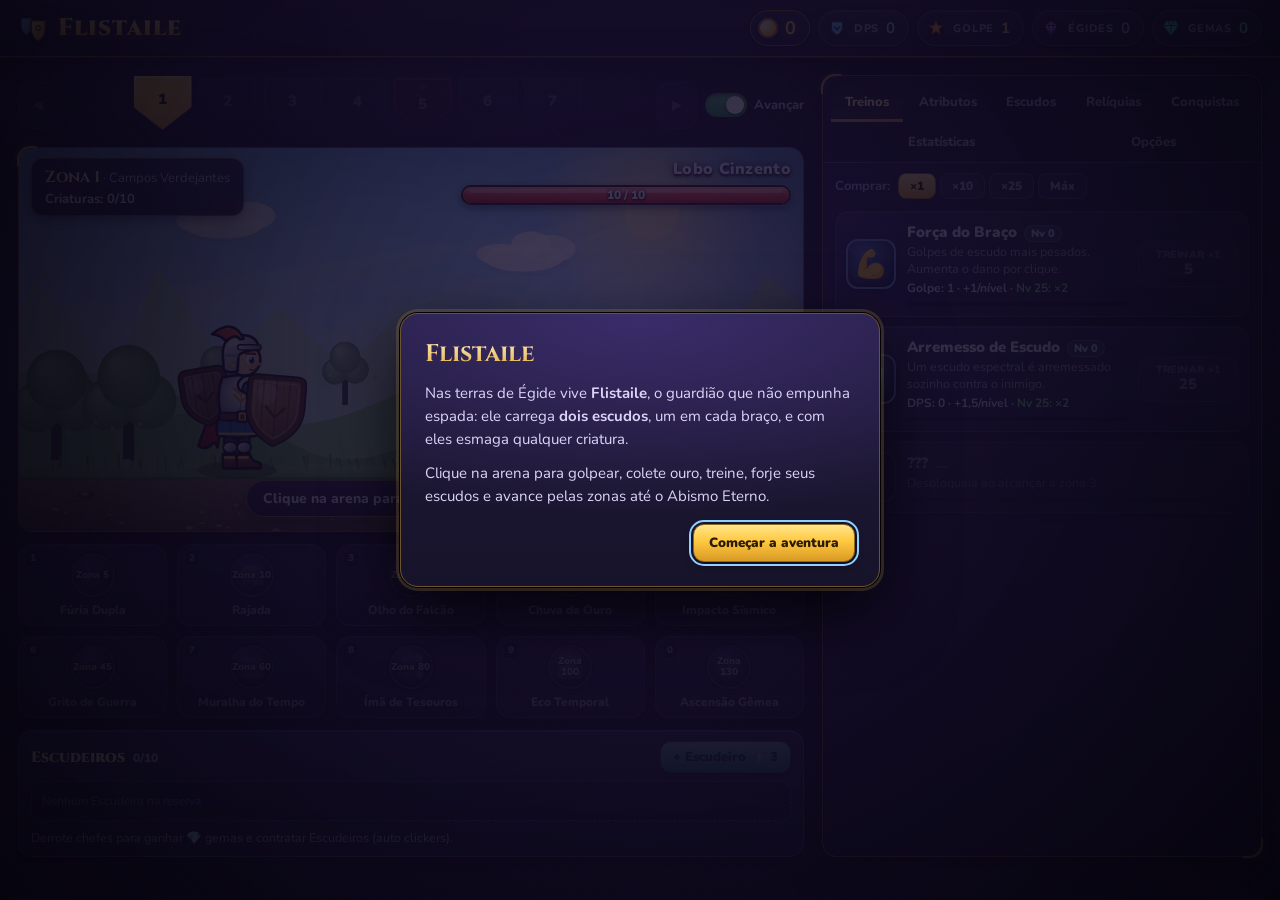
==== index.html @ 36015119 "Herói redesenhado, investida com escudada, 10 habilidades, Escudeiros e balanceamento de ~100h - Her" ====
<!doctype html>
<html lang="pt-BR">
<head>
  <meta charset="utf-8">
  <meta name="viewport" content="width=device-width, initial-scale=1, viewport-fit=cover">
  <title>Flistaile — O Guardião dos Dois Escudos</title>
  <meta name="description" content="Flistaile é um jogo incremental: um herói com dois escudos enfrenta criaturas, coleta ouro e fica cada vez mais forte.">
  <meta name="theme-color" content="#14111f">
  <link rel="icon" href="assets/icon.svg" type="image/svg+xml">
  <link rel="preconnect" href="https://fonts.googleapis.com">
  <link rel="preconnect" href="https://fonts.gstatic.com" crossorigin>
  <link href="https://fonts.googleapis.com/css2?family=Cinzel:wght@700;900&family=Nunito:wght@400;600;800&display=swap" rel="stylesheet">
  <link rel="stylesheet" href="assets/style.css?v=3">
</head>
<body>
  <header class="topbar">
    <div class="brand">
      <img src="assets/icon.svg" alt="" width="30" height="30">
      <span>Flistaile</span>
    </div>
    <div class="resources">
      <div class="res res-gold" title="Ouro"><span class="coin"></span><b id="gold">0</b></div>
      <div class="res res-dps" title="Dano por segundo dos escudos espectrais">
        <svg class="ri" viewBox="0 0 24 24"><path d="M5 4h14v7c0 5-3 8-7 10-4-2-7-5-7-10z" fill="#7cc4ff" stroke="#1d3a66" stroke-width="2" stroke-linejoin="round"/><path d="M9 11l3 3 3-3" fill="none" stroke="#1d3a66" stroke-width="2" stroke-linecap="round"/></svg>
        <small>DPS</small><b id="dps">0</b></div>
      <div class="res res-hit" title="Dano de cada golpe de escudo (clique)">
        <svg class="ri" viewBox="0 0 24 24"><path d="M12 2l2.4 6.2L21 9l-5 4.3L17.5 20 12 16.6 6.5 20 8 13.3 3 9l6.6-.8z" fill="#ffb14a" stroke="#6b3a0a" stroke-width="1.6" stroke-linejoin="round"/></svg>
        <small>Golpe</small><b id="clickdmg">1</b></div>
      <div class="res res-souls" title="Égides: cada uma dá +10% de dano">
        <svg class="ri" viewBox="0 0 24 24"><path d="M12 2l8 7-8 13-8-13z" fill="#c59bff" stroke="#3d1a6b" stroke-width="1.8" stroke-linejoin="round"/><path d="M4 9h16M12 2l-3 7 3 13 3-13z" fill="none" stroke="#3d1a6b" stroke-width="1.2" stroke-linejoin="round"/></svg>
        <small>Égides</small><b id="souls">0</b></div>
      <div class="res res-gems" title="Gemas: caem de chefes e Baús Vivos; contratam Escudeiros">
        <svg class="ri" viewBox="0 0 24 24"><path d="M6 3h12l4 6-10 13L2 9z" fill="#5fe0d0" stroke="#0e4a52" stroke-width="1.8" stroke-linejoin="round"/><path d="M2 9h20M8 3l4 6 4-6M12 9v13" fill="none" stroke="#0e4a52" stroke-width="1.1" stroke-linejoin="round"/></svg>
        <small>Gemas</small><b id="gems">0</b></div>
    </div>
  </header>

  <main class="layout">
    <section class="arena-col">
      <div class="zone-bar">
        <button class="zbtn" id="zprev" aria-label="Zona anterior">&#9664;</button>
        <div class="zone-list" id="zoneList"></div>
        <button class="zbtn" id="znext" aria-label="Próxima zona">&#9654;</button>
        <label class="toggle" title="Avançar automaticamente para a próxima zona">
          <input type="checkbox" id="autoAdv" autocomplete="off">
          <span class="track"><span class="thumb"></span></span>
          <span class="tlabel">Avançar</span>
        </label>
      </div>

      <div class="arena framed" id="arena" data-ac="arena">
        <canvas id="cv" aria-label="Arena de batalha"></canvas>
        <div class="arena-pins" id="arenaPins"></div>
        <div class="zone-info">
          <div><b id="zoneTitle">Zona 1</b> <span id="biomeName"></span></div>
          <div id="zoneProgress"></div>
        </div>
        <div class="monster-hud">
          <div class="mname" id="mName"></div>
          <div class="hpbar"><div class="hpghost" id="mHpGhost"></div><div class="hpfill" id="mHpFill"></div><span id="mHpText"></span></div>
          <div class="bosstimer" id="bossTimer" hidden><div class="btfill" id="btFill"></div><span id="btText"></span></div>
        </div>
        <div class="hint" id="hint">Clique na arena para golpear com o escudo!</div>
      </div>

      <div class="skills" id="skills"></div>

      <div class="ac-bar" id="acBar">
        <div class="ac-head">
          <span class="ac-title">Escudeiros <small id="acCount">0/10</small></span>
          <button class="btn gem" id="acBuy">+ Escudeiro</button>
        </div>
        <div class="ac-tokens" id="acTokens"></div>
        <div class="ac-hint" id="acHint"></div>
      </div>
    </section>

    <aside class="shop framed">
      <nav class="tabs" id="tabs">
        <button data-tab="treinos" class="active">Treinos<i class="dot"></i></button>
        <button data-tab="atributos">Atributos<i class="dot"></i></button>
        <button data-tab="escudos">Escudos<i class="dot"></i></button>
        <button data-tab="reliquias">Relíquias<i class="dot"></i></button>
        <button data-tab="conquistas">Conquistas</button>
        <button data-tab="stats">Estatísticas</button>
        <button data-tab="opcoes">Opções</button>
      </nav>
      <div class="buy-mode" id="buyMode">
        <span>Comprar:</span>
        <button data-mode="1">×1</button>
        <button data-mode="10">×10</button>
        <button data-mode="25">×25</button>
        <button data-mode="max">Máx</button>
      </div>
      <div class="panels">
        <div class="panel active" id="panel-treinos"></div>
        <div class="panel" id="panel-atributos"></div>
        <div class="panel" id="panel-escudos"></div>
        <div class="panel" id="panel-reliquias"></div>
        <div class="panel" id="panel-conquistas"></div>
        <div class="panel" id="panel-stats"></div>
        <div class="panel" id="panel-opcoes"></div>
      </div>
    </aside>
  </main>

  <div class="toasts" id="toasts"></div>

  <div class="modal" id="modal" hidden>
    <div class="modal-box" role="dialog" aria-modal="true" aria-labelledby="modalTitle">
      <h2 id="modalTitle"></h2>
      <div class="modal-body" id="modalBody"></div>
      <div class="modal-actions" id="modalActions"></div>
    </div>
  </div>

  <script src="assets/game.js?v=3"></script>
</body>
</html>
---- assets/style.css ----
:root {
  --bg: #120f1d;
  --bg2: #1b1730;
  --panel: #241f3b;
  --panel2: #2e2850;
  --line: #3b3360;
  --frame: #6b5530;
  --frame2: #c9a14a;
  --text: #efe9ff;
  --muted: #a8a0c8;
  --gold: #ffcf4a;
  --gold2: #c8891c;
  --blue: #8fd0ff;
  --soul: #c59bff;
  --good: #7ee89a;
  --bad: #ff6b6b;
  --radius: 14px;
}

* { box-sizing: border-box; }
html, body { margin: 0; }
[hidden] { display: none !important; }
body {
  background:
    radial-gradient(900px 500px at 25% -10%, #3a2c6a 0%, transparent 60%),
    radial-gradient(700px 500px at 100% 20%, #2a1f4a 0%, transparent 60%),
    repeating-linear-gradient(45deg, #ffffff05 0 2px, transparent 2px 12px),
    var(--bg);
  background-attachment: fixed;
  color: var(--text);
  font-family: 'Nunito', system-ui, sans-serif;
  font-size: 15px;
  min-height: 100vh;
  -webkit-tap-highlight-color: transparent;
}
button { font-family: inherit; color: inherit; cursor: pointer; }
button:disabled { cursor: not-allowed; }
button:focus-visible { outline: 2px solid var(--blue); outline-offset: 2px; }

/* moldura ornamentada reutilizável */
.framed {
  position: relative;
  border: 1px solid var(--frame);
  box-shadow: inset 0 0 0 1px #0007, inset 0 1px 0 #ffffff12, 0 12px 32px #0009;
}
.framed::before, .framed::after {
  content: ''; position: absolute; width: 18px; height: 18px; pointer-events: none; z-index: 3;
  border: 2px solid var(--frame2);
  filter: drop-shadow(0 0 3px #c9a14a88);
}
.framed::before { top: -2px; left: -2px; border-right: 0; border-bottom: 0; border-top-left-radius: var(--radius); }
.framed::after { bottom: -2px; right: -2px; border-left: 0; border-top: 0; border-bottom-right-radius: var(--radius); }

/* ---------- topo ---------- */
.topbar {
  display: flex; align-items: center; gap: 16px; flex-wrap: wrap;
  padding: 10px 18px;
  background: linear-gradient(180deg, #2a2148f2, #1a1530f2);
  border-bottom: 1px solid var(--frame);
  box-shadow: 0 1px 0 #c9a14a33, 0 8px 24px #0007;
  position: sticky; top: 0; z-index: 20;
  backdrop-filter: blur(6px);
}
.brand { display: flex; align-items: center; gap: 10px; font-family: 'Cinzel', serif; font-weight: 900; font-size: 24px; letter-spacing: 1px; }
.brand img { filter: drop-shadow(0 2px 4px #000a); }
.brand span { background: linear-gradient(180deg, #fff3c4 10%, #f0c050 55%, #b07a1c); -webkit-background-clip: text; background-clip: text; color: transparent; text-shadow: 0 2px 10px #f0c05033; }
.resources { display: flex; gap: 8px; flex-wrap: wrap; margin-left: auto; }
.res {
  display: flex; align-items: center; gap: 7px; padding: 5px 13px 5px 8px; border-radius: 999px; min-width: 0;
  background: linear-gradient(180deg, #2e2850, #201b38); border: 1px solid #4a4078; box-shadow: inset 0 1px 0 #ffffff14, 0 2px 6px #0006;
}
.res small { color: var(--muted); font-size: 11px; text-transform: uppercase; letter-spacing: .8px; font-weight: 800; }
.res b { font-variant-numeric: tabular-nums; font-size: 15px; }
.ri { width: 20px; height: 20px; flex: none; filter: drop-shadow(0 1px 2px #0008); }
.res-gold { border-color: #8a6a22; padding-left: 7px; }
.res-gold b { color: var(--gold); font-size: 18px; text-shadow: 0 0 10px #ffcf4a55; }
.res-dps b { color: var(--blue); }
.res-hit b { color: #ffc27a; }
.res-souls b { color: var(--soul); }
.coin { width: 20px; height: 20px; border-radius: 50%; flex: none; background: radial-gradient(circle at 35% 32%, #fff6c8 0 18%, var(--gold) 45%, var(--gold2)); box-shadow: inset 0 0 0 2px #a8700f, 0 1px 3px #0008; }

/* ---------- layout ---------- */
.layout { display: grid; grid-template-columns: minmax(0, 1fr) 440px; gap: 18px; padding: 18px; max-width: 1520px; margin: 0 auto; }
@media (max-width: 980px) { .layout { grid-template-columns: minmax(0, 1fr); padding: 12px; gap: 12px; } }
.arena-col { display: flex; flex-direction: column; gap: 12px; min-width: 0; }

/* ---------- zonas (botões em forma de escudo) ---------- */
.zone-bar { display: flex; align-items: center; gap: 8px; min-width: 0; }
.zbtn {
  width: 40px; height: 48px; flex: none; font-size: 13px; border-radius: 12px;
  background: linear-gradient(180deg, #332c58, #231e3c); border: 1px solid #4a4078; color: #d8d0f5; box-shadow: inset 0 1px 0 #ffffff14;
}
.zbtn:hover:not(:disabled) { border-color: var(--frame2); color: #fff; }
.zbtn:disabled { opacity: .3; }
.zone-list { display: flex; gap: 7px; flex: 1; min-width: 0; overflow: hidden; justify-content: center; padding: 3px 0; }
.zone {
  flex: 0 1 58px; min-width: 0; height: 54px; position: relative; border: 0; padding: 0 0 8px;
  clip-path: polygon(0 0, 100% 0, 100% 58%, 50% 100%, 0 58%);
  background: linear-gradient(180deg, #4a4078, #2a2448); color: #e0d8ff;
  font-weight: 900; font-size: 15px; display: grid; place-items: center; transition: transform .15s, filter .15s;
}
.zone::before { content: ''; position: absolute; inset: 2px; clip-path: inherit; background: linear-gradient(180deg, #2e2850, #1d1934); z-index: -1; }
.zone { isolation: isolate; }
.zone:hover:not(:disabled) { transform: translateY(-2px); filter: brightness(1.15); }
.zone.boss { background: linear-gradient(180deg, #b04a5a, #5a1a28); color: #ffd0d6; }
.zone.boss::before { background: linear-gradient(180deg, #4a1f30, #2a1020); }
.zone.boss::after { content: '☠'; position: absolute; top: 3px; right: 50%; transform: translateX(50%); font-size: 9px; opacity: .8; }
.zone.boss { padding-top: 6px; }
.zone.current { background: linear-gradient(180deg, #ffe9a0, #c8891c); color: #2b1b00; transform: translateY(-2px); filter: drop-shadow(0 0 8px #ffcf4a66); }
.zone.current::before { background: linear-gradient(180deg, #ffd65e, #e0a030); }
.zone.locked { opacity: .3; }
.toggle { display: flex; align-items: center; gap: 7px; cursor: pointer; user-select: none; flex: none; }
.toggle input { position: absolute; opacity: 0; pointer-events: none; }
.toggle .track { width: 42px; height: 24px; border-radius: 99px; background: #3a3358; position: relative; transition: .2s; box-shadow: inset 0 2px 4px #0008; }
.toggle .thumb { position: absolute; width: 18px; height: 18px; border-radius: 50%; background: #cfc8ea; top: 3px; left: 3px; transition: .2s; box-shadow: 0 1px 3px #0008; }
.toggle input:checked + .track { background: linear-gradient(180deg, #5ec27a, #2f8a4a); }
.toggle input:checked + .track .thumb { left: 21px; background: #fff; }
.toggle input:focus-visible + .track { outline: 2px solid var(--blue); outline-offset: 2px; }
.tlabel { font-size: 13px; color: var(--muted); font-weight: 800; }

/* ---------- arena ---------- */
.arena { border-radius: var(--radius); user-select: none; touch-action: manipulation; background: #000; }
.arena > canvas { border-radius: calc(var(--radius) - 1px); }
#cv { display: block; width: 100%; aspect-ratio: 900 / 440; cursor: pointer; }
.zone-info {
  position: absolute; left: 12px; top: 10px; padding: 7px 13px; border-radius: 12px; font-size: 13px; pointer-events: none;
  background: linear-gradient(180deg, #1a1430d8, #0e0a1cd8); border: 1px solid #c9a14a55; box-shadow: 0 4px 12px #0006;
}
.zone-info b { font-family: 'Cinzel', serif; font-size: 16px; color: #ffe9a8; }
#biomeName { color: #c8c0e8; }
#zoneProgress { color: #e6dfff; margin-top: 2px; font-weight: 700; }
.monster-hud { position: absolute; right: 12px; top: 10px; width: min(44%, 330px); pointer-events: none; }
.mname { text-align: right; font-weight: 900; text-shadow: 0 2px 3px #000, 0 0 10px #000; margin-bottom: 5px; font-size: 16px; letter-spacing: .3px; }
.mname.boss { color: #ffb0b8; font-family: 'Cinzel', serif; }
.mname.chest { color: var(--gold); }
.hpbar, .bosstimer {
  position: relative; height: 20px; border-radius: 99px; overflow: hidden;
  background: linear-gradient(180deg, #0b0812, #241a2a); border: 2px solid #1b1426; box-shadow: 0 0 0 1px #c9a14a66, 0 3px 8px #0008;
}
.hpghost, .hpfill { position: absolute; left: 0; top: 0; bottom: 0; }
.hpghost { background: #fff3d6; opacity: .85; }
.hpfill { background: linear-gradient(180deg, #ff9a8a 0%, #ef4a3a 45%, #a8201a 100%); transition: width .06s linear; }
.hpfill::after { content: ''; position: absolute; left: 0; right: 0; top: 2px; height: 4px; margin: 0 6px; border-radius: 9px; background: #ffffff55; }
.hpbar span, .bosstimer span { position: absolute; inset: 0; display: grid; place-items: center; font-size: 12px; font-weight: 900; text-shadow: 0 1px 2px #000, 0 0 4px #000; z-index: 2; }
.bosstimer { margin-top: 6px; height: 15px; }
.btfill { height: 100%; background: linear-gradient(180deg, #ffe08a, #e0941a); }
.hint {
  position: absolute; left: 50%; bottom: 14px; transform: translateX(-50%); padding: 8px 16px; border-radius: 99px;
  background: linear-gradient(180deg, #2a2148ee, #160f2aee); border: 1px solid #c9a14a88; box-shadow: 0 4px 14px #0008;
  font-weight: 800; font-size: 14px; pointer-events: none; animation: pulse 1.6s ease-in-out infinite; white-space: nowrap; max-width: calc(100% - 24px); overflow: hidden; text-overflow: ellipsis;
}
.hint.hide { display: none; }
@keyframes pulse { 50% { transform: translateX(-50%) scale(1.05); } }
@media (max-width: 600px) {
  .zone-info { font-size: 11px; padding: 4px 8px; left: 8px; top: 8px; }
  .zone-info b { font-size: 13px; }
  .monster-hud { right: 8px; top: 8px; }
  .mname { font-size: 12px; }
  .hpbar { height: 16px; }
  .hpbar span { font-size: 10px; }
  .hint { font-size: 12px; bottom: 8px; }
  .zone { height: 48px; }
}

/* ---------- habilidades ---------- */
.skills { display: grid; grid-template-columns: repeat(5, minmax(0, 1fr)); gap: 10px; }
.skill {
  position: relative; display: flex; flex-direction: column; align-items: center; gap: 5px; min-width: 0;
  padding: 10px 4px 8px; border-radius: 14px; border: 1px solid #4a4078;
  background: linear-gradient(180deg, #2c2650, #1d1934); box-shadow: inset 0 1px 0 #ffffff12, 0 4px 12px #0006;
  transition: transform .12s, border-color .15s;
}
.sbadge {
  position: relative; width: 50px; height: 50px; border-radius: 50%; display: grid; place-items: center; overflow: hidden;
  background: radial-gradient(circle at 35% 30%, #5a4c9a, #241d44 70%); border: 2px solid #8c7be0; box-shadow: 0 0 0 2px #1b1426, inset 0 -4px 8px #0007;
}
.skill .sicon { font-size: 24px; line-height: 1; filter: drop-shadow(0 2px 2px #0009); }
.skill .sname { font-size: 12px; font-weight: 800; max-width: 100%; white-space: nowrap; overflow: hidden; text-overflow: ellipsis; color: #e0d8ff; }
.skill .skey {
  position: absolute; top: 5px; left: 6px; font-size: 10px; font-weight: 900; color: #c8c0e8;
  background: #0006; border: 1px solid #ffffff22; border-radius: 5px; padding: 0 4px; line-height: 15px;
}
.skill .scd { position: absolute; inset: 0; background: conic-gradient(#000b var(--p, 0%), transparent 0); pointer-events: none; }
.skill .stime { position: absolute; inset: 0; display: grid; place-items: center; font-weight: 900; font-size: 13px; text-shadow: 0 1px 3px #000, 0 0 4px #000; pointer-events: none; }
.skill.ready { border-color: #8c7be0; }
.skill.ready .sbadge { border-color: var(--frame2); box-shadow: 0 0 0 2px #1b1426, 0 0 12px #ffcf4a55, inset 0 -4px 8px #0007; }
.skill.ready:hover { transform: translateY(-2px); border-color: var(--frame2); }
.skill.active { border-color: var(--gold); box-shadow: 0 0 18px #ffcf4a55, inset 0 0 14px #ffcf4a33; }
.skill.active .sbadge { border-color: #fff3c0; animation: glow 1s ease-in-out infinite alternate; }
@keyframes glow { to { box-shadow: 0 0 0 2px #1b1426, 0 0 20px #ffcf4acc; } }
.skill.locked { opacity: .5; }
.skill.locked .sicon { filter: grayscale(1); opacity: .35; }
.skill.locked .sbadge { border-color: #4a4078; }
.skill.locked .stime { font-size: 10px; line-height: 1.1; text-align: center; }
@media (max-width: 600px) {
  .skills { gap: 6px; }
  .sbadge { width: 40px; height: 40px; }
  .skill .sicon { font-size: 19px; }
  .skill .sname { font-size: 10px; }
  .skill .skey { display: none; }
}

/* ---------- loja ---------- */
.shop {
  border-radius: var(--radius); display: flex; flex-direction: column; min-height: 0;
  max-height: calc(100vh - 96px); position: sticky; top: 78px;
  background: linear-gradient(180deg, #221c3c, #17132a);
}
@media (max-width: 980px) { .shop { max-height: none; position: static; } }
.tabs { display: flex; flex-wrap: wrap; gap: 2px; padding: 8px 8px 0; border-bottom: 1px solid #4a4078; background: #0003; border-radius: var(--radius) var(--radius) 0 0; }
.tabs button {
  flex: 1 1 auto; background: transparent; border: 0; border-bottom: 3px solid transparent; border-radius: 8px 8px 0 0;
  padding: 9px 8px 8px; font-weight: 800; font-size: 13px; color: var(--muted); position: relative; transition: color .15s, background .15s;
}
.tabs button:hover { color: var(--text); background: #ffffff08; }
.tabs button.active { color: #ffe9a8; border-bottom-color: var(--frame2); background: linear-gradient(180deg, transparent, #c9a14a1a); }
.tabs .dot { position: absolute; top: 5px; right: 5px; width: 8px; height: 8px; border-radius: 50%; background: var(--gold); box-shadow: 0 0 6px var(--gold); display: none; }
.tabs button.has-buy .dot { display: block; }
.buy-mode { display: flex; align-items: center; gap: 4px; padding: 10px 12px 0; font-size: 13px; color: var(--muted); font-weight: 700; }
.buy-mode span { margin-right: 4px; }
.buy-mode button { background: #2a2448; border: 1px solid #4a4078; border-radius: 8px; padding: 4px 11px; font-weight: 900; font-size: 12px; }
.buy-mode button:hover { border-color: #8c7be0; }
.buy-mode button.active { background: linear-gradient(180deg, #ffe08a, #d99a24); color: #2b1b00; border-color: #8a6a22; }
.buy-mode.hidden { visibility: hidden; height: 0; padding: 0; overflow: hidden; }
.panels { overflow-y: auto; padding: 12px; flex: 1; min-height: 0; scrollbar-width: thin; scrollbar-color: #4a4078 transparent; }
.panel { display: none; flex-direction: column; gap: 9px; }
.panel.active { display: flex; }

.item {
  display: grid; grid-template-columns: 50px minmax(0, 1fr) auto; gap: 11px; align-items: center; padding: 10px; border-radius: 13px;
  background: linear-gradient(180deg, #2c2650, #221d3d); border: 1px solid #3f3668; box-shadow: inset 0 1px 0 #ffffff10, 0 3px 10px #0005;
  transition: border-color .15s, transform .15s;
}
.item:hover { border-color: #6b5aa8; }
.item.locked { opacity: .45; filter: grayscale(.6); }
.item.locked .buy { display: none; }
.item.bought { animation: bought .45s ease-out; }
@keyframes bought { 0% { box-shadow: 0 0 0 0 #ffcf4a, inset 0 0 30px #ffcf4a66; border-color: var(--gold); } 100% { box-shadow: 0 0 0 10px #ffcf4a00; } }
.item-icon {
  width: 50px; height: 50px; border-radius: 12px; display: grid; place-items: center; font-size: 27px;
  background: radial-gradient(circle at 35% 30%, #4a6ab0, #1d2a50 75%); border: 2px solid #6a8ad0; box-shadow: inset 0 -4px 8px #0007, 0 2px 6px #0007;
}
.item-icon > * { filter: drop-shadow(0 2px 2px #0009); }
.p-atributos .item-icon { background: radial-gradient(circle at 35% 30%, #4a9a6a, #173a28 75%); border-color: #6ac08a; }
.p-escudos .item-icon { background: radial-gradient(circle at 35% 30%, #5a5470, #1d1a2a 75%); border-color: var(--frame2); }
.p-reliquias .item-icon { background: radial-gradient(circle at 35% 30%, #8a5ac8, #2a1648 75%); border-color: #c59bff; }
.item.locked .item-icon { background: #1d1934; border-color: #4a4078; }
.item-icon svg { width: 36px; height: 42px; }
.item-title { font-weight: 900; display: flex; gap: 7px; align-items: baseline; flex-wrap: wrap; font-size: 15px; }
.item-title .lvl { font-size: 11px; color: #bfe4ff; font-weight: 900; background: #8fd0ff22; border: 1px solid #8fd0ff44; padding: 0 6px; border-radius: 99px; }
.item-desc { font-size: 12.5px; color: var(--muted); margin-top: 1px; }
.item-effect { font-size: 12px; color: #e0d8ff; margin-top: 3px; font-weight: 700; }
.item-effect .ms { color: var(--good); }
.item-prog { height: 4px; border-radius: 9px; background: #0006; margin-top: 6px; overflow: hidden; }
.item-prog i { display: block; height: 100%; width: 0; background: linear-gradient(90deg, #5ec27a, #b8f07a); border-radius: 9px; transition: width .25s; }
.buy {
  min-width: 100px; border-radius: 11px; border: 1px solid #8a6a22; color: #2b1b00;
  background: linear-gradient(180deg, #ffe58a 0%, #ffc840 45%, #d99a24 100%); box-shadow: inset 0 1px 0 #fff8, inset 0 -2px 0 #0002, 0 3px 8px #0006;
  padding: 7px 9px; display: flex; flex-direction: column; align-items: center; font-weight: 900; line-height: 1.15; transition: filter .12s, transform .08s;
}
.buy .bl { font-size: 10.5px; opacity: .75; text-transform: uppercase; letter-spacing: .4px; }
.buy .bc { font-size: 15px; display: flex; align-items: center; gap: 4px; }
.buy:not(:disabled):hover { filter: brightness(1.08); }
.buy:not(:disabled):active { transform: translateY(1px); }
.buy:disabled { background: linear-gradient(180deg, #332c52, #282244); border-color: #3f3668; color: #8a82ad; box-shadow: none; }
.buy.souls { background: linear-gradient(180deg, #ecd8ff, #b88af0 50%, #8a58d8); border-color: #5b3a8a; color: #1e0d38; }
.buy.souls:disabled { background: linear-gradient(180deg, #332c52, #282244); border-color: #3f3668; color: #8a82ad; }
.buy.maxed { background: linear-gradient(180deg, #2f5a3e, #234430); border-color: #3f6b4b; color: var(--good); }
@media (max-width: 420px) {
  .item { grid-template-columns: 42px minmax(0, 1fr); }
  .item-icon { width: 42px; height: 42px; font-size: 22px; }
  .buy { grid-column: 1 / -1; flex-direction: row; justify-content: center; gap: 8px; }
}

.section-title { font-family: 'Cinzel', serif; color: #ffe9a8; font-size: 14px; margin: 6px 2px 0; }
.card { background: linear-gradient(180deg, #2c2650, #221d3d); border: 1px solid #3f3668; border-radius: 13px; padding: 13px; font-size: 13.5px; box-shadow: inset 0 1px 0 #ffffff10; }
.card p { margin: 0 0 8px; color: #ddd5f8; line-height: 1.45; }
.card p:last-child { margin-bottom: 0; }
.card b { color: #fff; }
.card.prestige { background: radial-gradient(400px 160px at 20% 0%, #6a4ab0aa, transparent), linear-gradient(160deg, #3a2a63, #261f42); border-color: #8a6ad0; }
.card .big { font-size: 24px; font-weight: 900; color: var(--soul); text-shadow: 0 0 12px #c59bff66; }
#harmonyCard { background: radial-gradient(400px 160px at 80% 0%, #c9a14a33, transparent), linear-gradient(180deg, #2c2650, #221d3d); border-color: #6b5530; }
.btn { border-radius: 11px; border: 1px solid #4a4078; background: linear-gradient(180deg, #3a3262, #2a2448); padding: 9px 15px; font-weight: 900; box-shadow: inset 0 1px 0 #ffffff18, 0 3px 8px #0005; }
.btn:hover:not(:disabled) { filter: brightness(1.12); }
.btn:disabled { opacity: .45; }
.btn.primary { background: linear-gradient(180deg, #ffe58a, #ffc840 45%, #d99a24); color: #2b1b00; border-color: #8a6a22; }
.btn.soul { background: linear-gradient(180deg, #ecd8ff, #b88af0 50%, #8a58d8); color: #1e0d38; border-color: #5b3a8a; }
.btn.danger { background: linear-gradient(180deg, #7a2f40, #5a2330); border-color: #a8435a; color: #ffd0d8; }
.btn-row { display: flex; flex-wrap: wrap; gap: 8px; }
.stat-list { display: grid; grid-template-columns: 1fr auto; gap: 0; font-size: 14px; }
.stat-list dt, .stat-list dd { padding: 7px 2px; border-bottom: 1px solid #ffffff0d; }
.stat-list dt { color: var(--muted); }
.stat-list dd { margin: 0; font-weight: 900; text-align: right; font-variant-numeric: tabular-nums; }
.opt { display: flex; align-items: center; justify-content: space-between; gap: 10px; font-weight: 800; }
textarea.save { width: 100%; min-height: 120px; background: #0005; color: var(--text); border: 1px solid #4a4078; border-radius: 10px; padding: 8px; font-family: monospace; font-size: 12px; resize: vertical; }

/* ---------- toasts e modal ---------- */
.toasts { position: fixed; left: 50%; bottom: 18px; transform: translateX(-50%); display: flex; flex-direction: column; gap: 8px; z-index: 50; width: max-content; max-width: calc(100vw - 32px); pointer-events: none; }
.toast {
  background: linear-gradient(180deg, #2a2148f5, #18122cf5); border: 1px solid #8c7be0; padding: 10px 18px; border-radius: 12px;
  font-weight: 800; box-shadow: 0 10px 28px #000a; animation: tin .3s cubic-bezier(.2,1.4,.4,1); text-align: center;
}
.toast.gold { border-color: var(--frame2); box-shadow: 0 10px 28px #000a, 0 0 16px #ffcf4a33; }
.toast.bad { border-color: var(--bad); }
.toast.out { opacity: 0; transform: translateY(8px); transition: .3s; }
@keyframes tin { from { opacity: 0; transform: translateY(14px) scale(.95); } }
.modal { position: fixed; inset: 0; background: radial-gradient(circle at 50% 40%, #1a1036cc, #05030cee); display: grid; place-items: center; z-index: 60; padding: 16px; animation: fadein .2s; }
@keyframes fadein { from { opacity: 0; } }
.modal-box {
  position: relative; border-radius: 18px; padding: 24px; width: min(480px, 100%); max-height: calc(100vh - 32px); overflow-y: auto;
  background: radial-gradient(500px 200px at 50% 0%, #3a2c6a, transparent), linear-gradient(180deg, #221c3c, #17132a);
  border: 1px solid var(--frame); box-shadow: 0 0 0 1px #000, 0 0 0 4px #c9a14a33, 0 24px 70px #000c;
  animation: pop .3s cubic-bezier(.2,1.4,.4,1);
}
@keyframes pop { from { transform: scale(.9); opacity: 0; } }
.modal-box h2 { font-family: 'Cinzel', serif; margin: 0 0 12px; font-size: 24px; background: linear-gradient(180deg, #fff3c4, #e0a637); -webkit-background-clip: text; background-clip: text; color: transparent; }
.modal-body { color: #ddd5f8; line-height: 1.55; }
.modal-body p { margin: 0 0 10px; }
.modal-actions { display: flex; gap: 8px; justify-content: flex-end; margin-top: 16px; flex-wrap: wrap; }
.hl-gold { color: var(--gold); font-weight: 900; }
.hl-soul { color: var(--soul); font-weight: 900; }

@media (prefers-reduced-motion: reduce) {
  *, *::before, *::after { animation-duration: .01ms !important; transition-duration: .01ms !important; }
}

/* ---------- gemas ---------- */
.res-gems b { color: #7ff0e0; }
.toast.gem { border-color: #5fe0d0; box-shadow: 0 10px 28px #000a, 0 0 16px #5fe0d044; }
.btn.gem { background: linear-gradient(180deg, #b8fff4, #5fe0d0 50%, #2aa898); color: #06302c; border-color: #1a6a62; padding: 6px 12px; font-size: 13px; }
.btn.gem b { font-weight: 900; }

/* ---------- 10 habilidades (duas fileiras) ---------- */
.skills { grid-template-columns: repeat(5, minmax(0, 1fr)); }
.skill { padding: 8px 4px 7px; }
.sbadge { width: 44px; height: 44px; }
.skill .sicon { font-size: 21px; }
@media (max-width: 600px) { .sbadge { width: 38px; height: 38px; } }

/* ---------- escudeiros ---------- */
.ac-bar {
  border-radius: 14px; padding: 10px 12px; display: flex; flex-direction: column; gap: 8px;
  background: linear-gradient(180deg, #2a2448, #1d1934); border: 1px solid #4a4078; box-shadow: inset 0 1px 0 #ffffff12, 0 4px 12px #0006;
}
.ac-head { display: flex; align-items: center; justify-content: space-between; gap: 10px; }
.ac-title { font-family: 'Cinzel', serif; font-weight: 900; color: #ffe9a8; }
.ac-title small { font-family: 'Nunito', sans-serif; color: var(--muted); font-size: 12px; margin-left: 4px; }
.ac-tokens { display: flex; flex-wrap: wrap; gap: 8px; min-height: 40px; align-items: center; padding: 4px; border-radius: 10px; background: #0003; border: 1px dashed #4a4078; }
.ac-tokens:empty::before { content: 'Nenhum Escudeiro na reserva'; color: #6f6896; font-size: 12px; padding-left: 6px; }
.ac-hint { font-size: 12.5px; color: var(--muted); }
.ac-token, .ac-pin, .ac-ghost {
  width: 38px; height: 38px; border-radius: 50%; display: grid; place-items: center; touch-action: none; user-select: none;
  background: radial-gradient(circle at 35% 30%, #ffe9a0, #d99a24 70%); border: 2px solid #1b1426; box-shadow: 0 0 0 2px #ffcf4a88, 0 3px 8px #0008;
}
.ac-token svg, .ac-pin svg, .ac-ghost svg { width: 78%; height: 78%; pointer-events: none; }
.ac-token { cursor: grab; transition: transform .12s; }
.ac-token:hover { transform: translateY(-2px) scale(1.06); }
.ac-pin {
  position: absolute; z-index: 5; width: 28px; height: 28px; cursor: grab; top: -8px; right: -8px;
  animation: tap var(--tap, .2s) ease-in-out infinite alternate;
}
.ac-ghost { position: fixed; z-index: 100; pointer-events: none; transform: translate(-50%, -50%) scale(1.15); box-shadow: 0 0 0 3px #ffcf4a, 0 10px 24px #000a; }
@keyframes tap { from { transform: translateY(0) scale(1); } to { transform: translateY(3px) scale(.9); } }
.arena-pins { position: absolute; left: 12px; bottom: 12px; display: flex; flex-wrap: wrap; gap: 6px; max-width: 45%; z-index: 4; }
.arena-pins .ac-pin { position: relative; top: 0; right: 0; width: 32px; height: 32px; }
.buy { position: relative; }
.skill .ac-pin { top: -6px; right: -6px; }
.ac-dragging [data-ac] { outline: 2px dashed #ffcf4a66; outline-offset: 2px; }
.ac-dragging .arena[data-ac] { outline-offset: -4px; }
.ac-hover { outline: 3px solid var(--gold) !important; box-shadow: 0 0 18px #ffcf4a88 !important; }

/* ---------- conquistas ---------- */
.ach-grid { display: grid; grid-template-columns: 1fr; gap: 7px; }
.ach { display: flex; gap: 10px; align-items: center; padding: 9px 10px; border-radius: 12px; background: #1d1934; border: 1px solid #3f3668; opacity: .6; }
.ach.ok { opacity: 1; background: linear-gradient(180deg, #3a3060, #262044); border-color: #c9a14a88; }
.ach-i { width: 36px; height: 36px; flex: none; border-radius: 50%; display: grid; place-items: center; font-size: 19px; background: #0004; border: 1px solid #ffffff1a; }
.ach.ok .ach-i { background: radial-gradient(circle at 35% 30%, #ffe9a0, #c8891c 75%); border-color: #1b1426; }
.ach b { display: block; font-size: 14px; }
.ach small { color: var(--muted); font-size: 12px; }

/* ---------- chefe final e créditos ---------- */
.mname.final { color: #ff6a8a; font-family: 'Cinzel', serif; font-size: 19px; text-shadow: 0 0 12px #ff2a6a, 0 2px 3px #000; }
.bosstimer.frozen .btfill { background: linear-gradient(180deg, #d0f4ff, #5ab8e8); }
.credits { text-align: center; color: #ffe9a8; font-family: 'Cinzel', serif; margin-top: 14px !important; }
.item { position: relative; }
.item > .ac-pin { top: -8px; right: -8px; }
.skill[aria-disabled="true"] { cursor: default; }
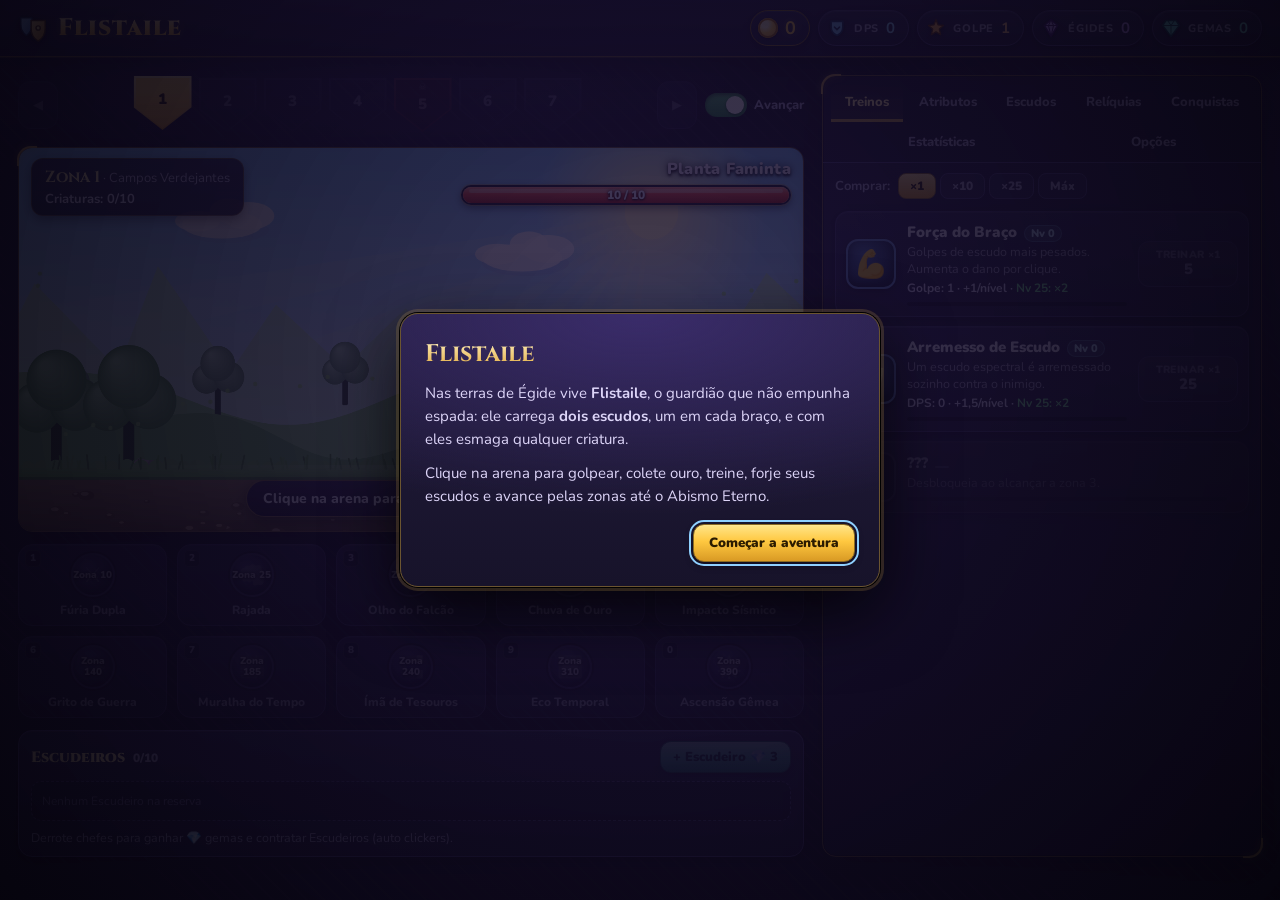
==== commit efc3d8be: "Ataque por botão do mouse, Escudeiros visíveis, novas criaturas e mortes, progresso das conquistas -" ====
--- a/index.html
+++ b/index.html
@@ -10,7 +10,7 @@
   <link rel="preconnect" href="https://fonts.googleapis.com">
   <link rel="preconnect" href="https://fonts.gstatic.com" crossorigin>
   <link href="https://fonts.googleapis.com/css2?family=Cinzel:wght@700;900&family=Nunito:wght@400;600;800&display=swap" rel="stylesheet">
-  <link rel="stylesheet" href="assets/style.css?v=3">
+  <link rel="stylesheet" href="assets/style.css?v=4">
 </head>
 <body>
   <header class="topbar">
@@ -114,6 +114,6 @@
     </div>
   </div>
 
-  <script src="assets/game.js?v=3"></script>
+  <script src="assets/game.js?v=4"></script>
 </body>
 </html>
--- a/assets/style.css
+++ b/assets/style.css
@@ -235,6 +235,7 @@
 .item.locked { opacity: .45; filter: grayscale(.6); }
 .item.locked .buy { display: none; }
 .item.bought { animation: bought .45s ease-out; }
+.item.ac-ready { border: 2px solid var(--gold); box-shadow: 0 0 0 1px #1b1426, 0 0 14px #ffcf4a88, inset 0 1px 0 #ffffff10; }
 @keyframes bought { 0% { box-shadow: 0 0 0 0 #ffcf4a, inset 0 0 30px #ffcf4a66; border-color: var(--gold); } 100% { box-shadow: 0 0 0 10px #ffcf4a00; } }
 .item-icon {
   width: 50px; height: 50px; border-radius: 12px; display: grid; place-items: center; font-size: 27px;
@@ -377,6 +378,11 @@
 .ach.ok .ach-i { background: radial-gradient(circle at 35% 30%, #ffe9a0, #c8891c 75%); border-color: #1b1426; }
 .ach b { display: block; font-size: 14px; }
 .ach small { color: var(--muted); font-size: 12px; }
+.ach-body { flex: 1; min-width: 0; }
+.ach-bar { height: 6px; margin-top: 6px; border-radius: 4px; background: #0006; overflow: hidden; border: 1px solid #ffffff14; }
+.ach-bar i { display: block; height: 100%; background: linear-gradient(90deg, #c8891c, #ffd24a); border-radius: 4px; }
+.ach small.ach-left { display: block; margin-top: 3px; color: #ffd98a; }
+.ach:not(.ok) { opacity: .85; }
 
 /* ---------- chefe final e créditos ---------- */
 .mname.final { color: #ff6a8a; font-family: 'Cinzel', serif; font-size: 19px; text-shadow: 0 0 12px #ff2a6a, 0 2px 3px #000; }
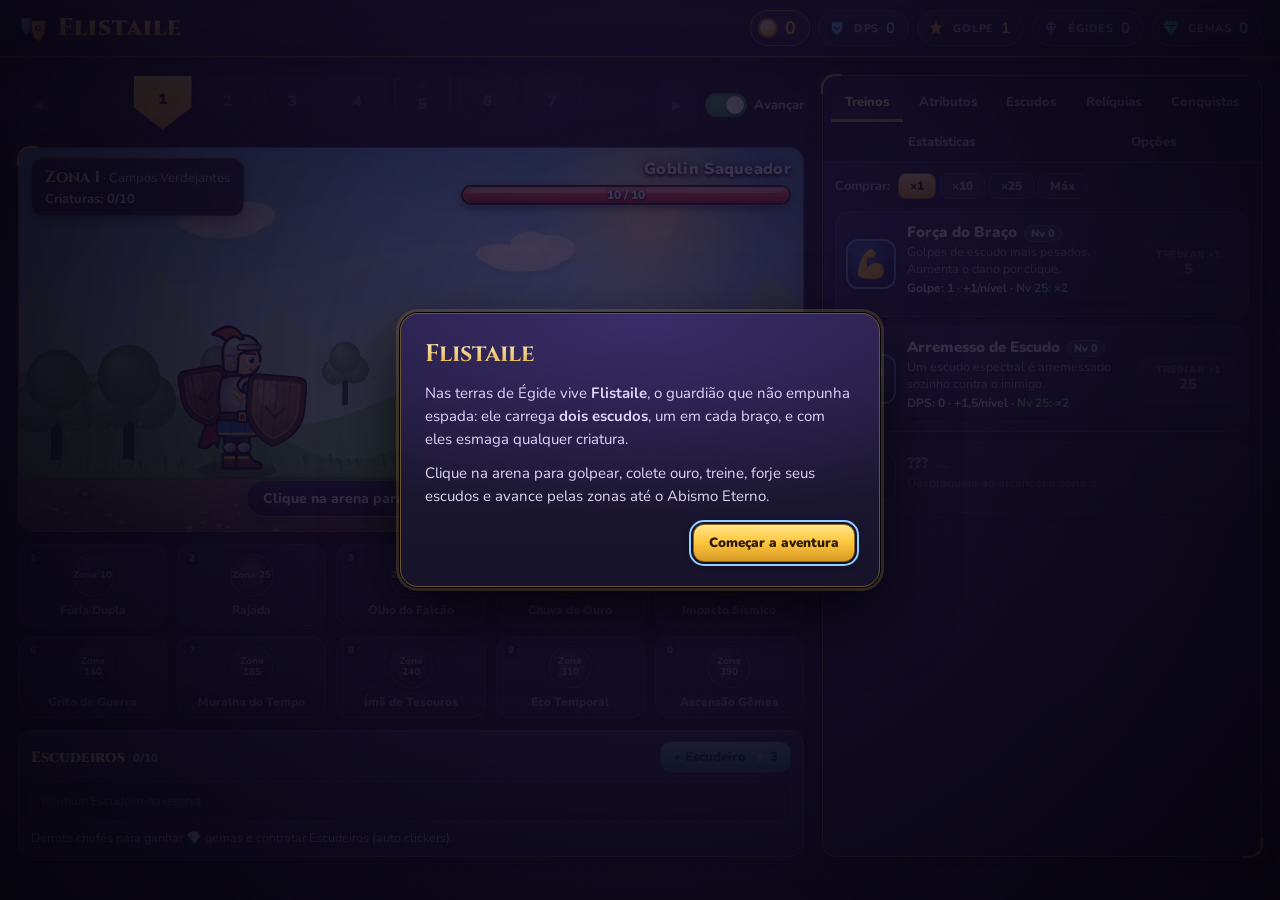
==== commit 870be8fa: "Corrige cenário cortado ao matar rápido, cores por mapa e HUD de celular - A planta carnívora deixav" ====
--- a/index.html
+++ b/index.html
@@ -10,7 +10,7 @@
   <link rel="preconnect" href="https://fonts.googleapis.com">
   <link rel="preconnect" href="https://fonts.gstatic.com" crossorigin>
   <link href="https://fonts.googleapis.com/css2?family=Cinzel:wght@700;900&family=Nunito:wght@400;600;800&display=swap" rel="stylesheet">
-  <link rel="stylesheet" href="assets/style.css?v=4">
+  <link rel="stylesheet" href="assets/style.css?v=5">
 </head>
 <body>
   <header class="topbar">
@@ -114,6 +114,6 @@
     </div>
   </div>
 
-  <script src="assets/game.js?v=4"></script>
+  <script src="assets/game.js?v=5"></script>
 </body>
 </html>
--- a/assets/style.css
+++ b/assets/style.css
@@ -391,3 +391,59 @@
 .item { position: relative; }
 .item > .ac-pin { top: -8px; right: -8px; }
 .skill[aria-disabled="true"] { cursor: default; }
+
+/* ---------- celular: topo numa linha, arena fixa no alto, controles compactos ---------- */
+@media (max-width: 600px) {
+  .topbar { padding: 6px 8px; gap: 6px; flex-wrap: nowrap; }
+  .brand span { display: none; }
+  .brand img { width: 22px; height: 22px; }
+  .resources { flex-wrap: nowrap; gap: 4px; margin-left: 0; flex: 1; min-width: 0; }
+  .res { flex: 1 1 auto; min-width: 0; padding: 3px 5px 3px 4px; gap: 3px; justify-content: center; }
+  .res-gold { padding-left: 4px; }
+  .res small { display: none; }
+  .res b, .res-gold b { font-size: 12px; white-space: nowrap; overflow: hidden; text-overflow: ellipsis; text-shadow: none; }
+  .ri, .coin { width: 14px; height: 14px; }
+
+  .layout { padding: 8px; gap: 8px; }
+  .arena-col { display: contents; }
+  .zone-bar { gap: 4px; }
+  .zbtn { width: 30px; height: 38px; border-radius: 10px; }
+  .zone { height: 40px; font-size: 13px; }
+  .toggle { gap: 4px; }
+  .toggle .track { width: 36px; height: 22px; }
+  .toggle .thumb { width: 16px; height: 16px; }
+  .toggle input:checked + .track .thumb { left: 17px; }
+  .tlabel { font-size: 11px; }
+
+  /* a arena fica presa no alto da tela enquanto se rola a loja */
+  .arena { position: sticky; top: 37px; z-index: 12; }
+  .framed::before, .framed::after { width: 12px; height: 12px; }
+  .hint { font-size: 11px; padding: 5px 10px; bottom: 6px; }
+  .arena-pins { left: 6px; bottom: 6px; gap: 3px; max-width: 38%; }
+  .arena-pins .ac-pin { width: 20px; height: 20px; border-width: 1px; box-shadow: 0 0 0 1px #ffcf4a88; }
+
+  .skills { gap: 5px; }
+  .skill { padding: 5px 2px; gap: 0; border-radius: 11px; }
+  .sbadge { width: 36px; height: 36px; }
+  .skill .sicon { font-size: 18px; }
+  .skill .sname { display: none; }
+  .skill.locked .stime { font-size: 9px; }
+  .skill .ac-pin { width: 20px; height: 20px; top: -5px; right: -5px; }
+
+  .ac-bar { padding: 7px 9px; gap: 5px; border-radius: 12px; }
+  .ac-title { font-size: 14px; }
+  .ac-tokens { min-height: 34px; gap: 6px; padding: 3px; }
+  .ac-token { width: 32px; height: 32px; }
+  .ac-hint { font-size: 11.5px; }
+
+  .tabs { flex-wrap: nowrap; overflow-x: auto; scrollbar-width: none; padding: 6px 6px 0; }
+  .tabs::-webkit-scrollbar { display: none; }
+  .tabs button { flex: 0 0 auto; padding: 8px 10px 7px; font-size: 12.5px; }
+  .buy-mode { padding: 8px 10px 0; }
+  .panels { padding: 8px; }
+  .item { padding: 8px; gap: 8px; }
+  .item-title { font-size: 14px; }
+  .item-desc { font-size: 12px; }
+  .toasts { bottom: 10px; }
+  .toast { padding: 8px 12px; font-size: 13px; }
+}
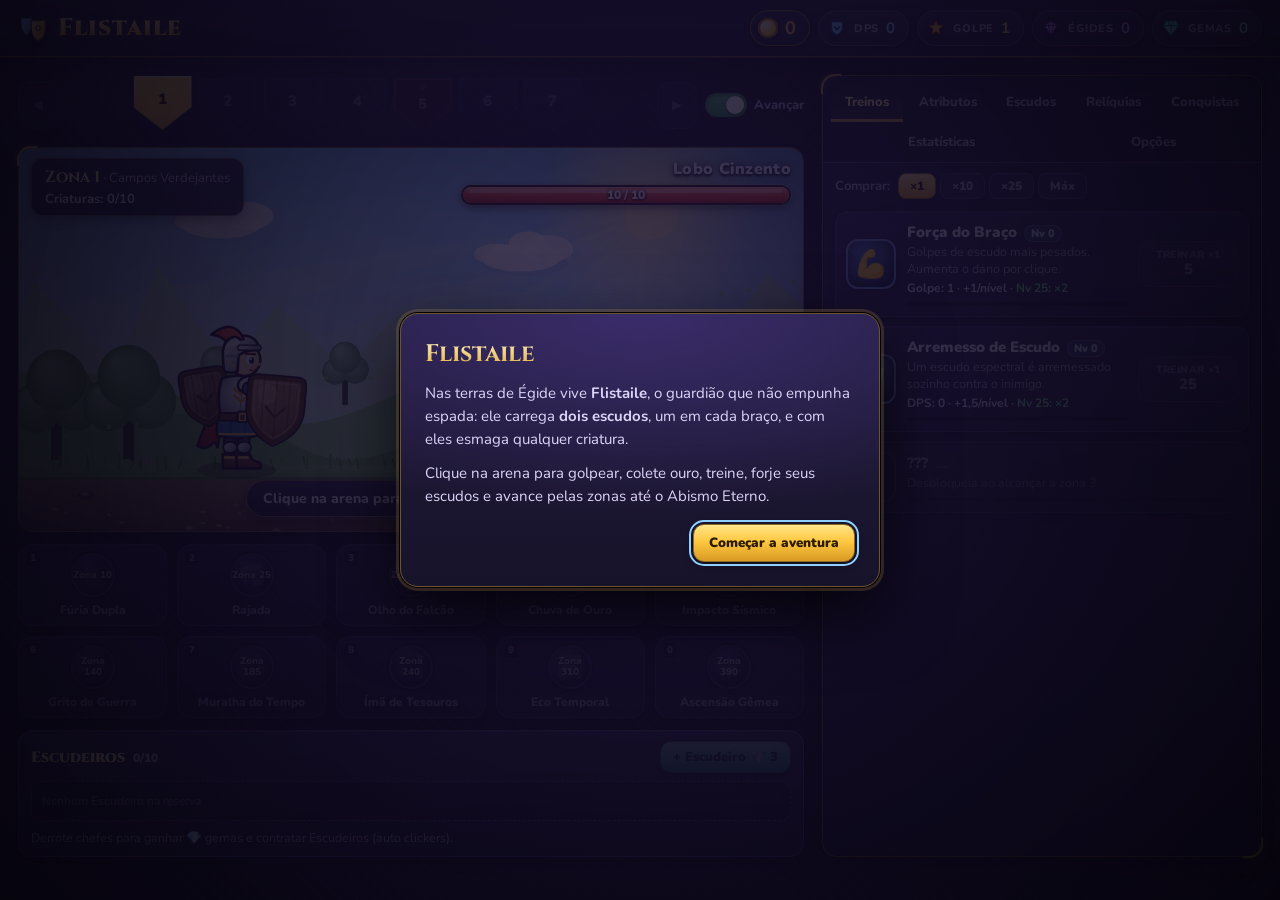
==== commit 04c34f2b: "Corrige lados dos escudos e a escudada de trás Flistaile olha para a direita, então o braço da frent" ====
--- a/index.html
+++ b/index.html
@@ -10,7 +10,7 @@
   <link rel="preconnect" href="https://fonts.googleapis.com">
   <link rel="preconnect" href="https://fonts.gstatic.com" crossorigin>
   <link href="https://fonts.googleapis.com/css2?family=Cinzel:wght@700;900&family=Nunito:wght@400;600;800&display=swap" rel="stylesheet">
-  <link rel="stylesheet" href="assets/style.css?v=5">
+  <link rel="stylesheet" href="assets/style.css?v=6">
 </head>
 <body>
   <header class="topbar">
@@ -114,6 +114,6 @@
     </div>
   </div>
 
-  <script src="assets/game.js?v=5"></script>
+  <script src="assets/game.js?v=6"></script>
 </body>
 </html>
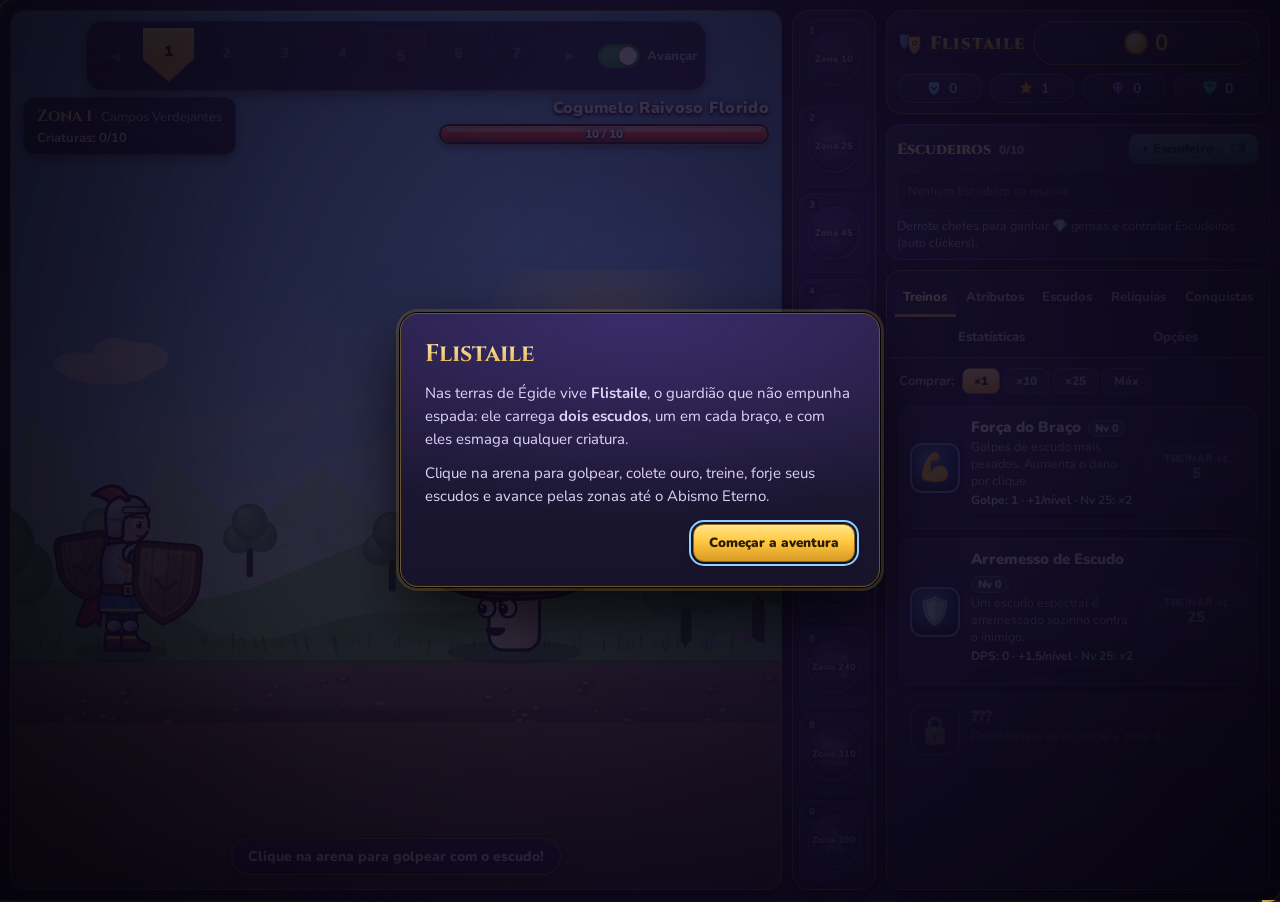
==== commit 3a7b74fd: "Layout de jogo em tela cheia e monstros olhando para o herói - Cenário ocupa a maior parte da tela, " ====
--- a/index.html
+++ b/index.html
@@ -10,60 +10,64 @@
   <link rel="preconnect" href="https://fonts.googleapis.com">
   <link rel="preconnect" href="https://fonts.gstatic.com" crossorigin>
   <link href="https://fonts.googleapis.com/css2?family=Cinzel:wght@700;900&family=Nunito:wght@400;600;800&display=swap" rel="stylesheet">
-  <link rel="stylesheet" href="assets/style.css?v=6">
+  <link rel="stylesheet" href="assets/style.css?v=7">
 </head>
 <body>
-  <header class="topbar">
-    <div class="brand">
-      <img src="assets/icon.svg" alt="" width="30" height="30">
-      <span>Flistaile</span>
-    </div>
-    <div class="resources">
-      <div class="res res-gold" title="Ouro"><span class="coin"></span><b id="gold">0</b></div>
-      <div class="res res-dps" title="Dano por segundo dos escudos espectrais">
-        <svg class="ri" viewBox="0 0 24 24"><path d="M5 4h14v7c0 5-3 8-7 10-4-2-7-5-7-10z" fill="#7cc4ff" stroke="#1d3a66" stroke-width="2" stroke-linejoin="round"/><path d="M9 11l3 3 3-3" fill="none" stroke="#1d3a66" stroke-width="2" stroke-linecap="round"/></svg>
-        <small>DPS</small><b id="dps">0</b></div>
-      <div class="res res-hit" title="Dano de cada golpe de escudo (clique)">
-        <svg class="ri" viewBox="0 0 24 24"><path d="M12 2l2.4 6.2L21 9l-5 4.3L17.5 20 12 16.6 6.5 20 8 13.3 3 9l6.6-.8z" fill="#ffb14a" stroke="#6b3a0a" stroke-width="1.6" stroke-linejoin="round"/></svg>
-        <small>Golpe</small><b id="clickdmg">1</b></div>
-      <div class="res res-souls" title="Égides: cada uma dá +10% de dano">
-        <svg class="ri" viewBox="0 0 24 24"><path d="M12 2l8 7-8 13-8-13z" fill="#c59bff" stroke="#3d1a6b" stroke-width="1.8" stroke-linejoin="round"/><path d="M4 9h16M12 2l-3 7 3 13 3-13z" fill="none" stroke="#3d1a6b" stroke-width="1.2" stroke-linejoin="round"/></svg>
-        <small>Égides</small><b id="souls">0</b></div>
-      <div class="res res-gems" title="Gemas: caem de chefes e Baús Vivos; contratam Escudeiros">
-        <svg class="ri" viewBox="0 0 24 24"><path d="M6 3h12l4 6-10 13L2 9z" fill="#5fe0d0" stroke="#0e4a52" stroke-width="1.8" stroke-linejoin="round"/><path d="M2 9h20M8 3l4 6 4-6M12 9v13" fill="none" stroke="#0e4a52" stroke-width="1.1" stroke-linejoin="round"/></svg>
-        <small>Gemas</small><b id="gems">0</b></div>
-    </div>
-  </header>
+  <div class="game">
+    <!-- cenário: ocupa a maior parte da tela; zonas e informações ficam por cima dele -->
+    <section class="arena framed" id="arena" data-ac="arena">
+      <canvas id="cv" aria-label="Arena de batalha"></canvas>
+      <div class="scene-top">
+        <div class="zone-bar">
+          <button class="zbtn" id="zprev" aria-label="Zona anterior">&#9664;</button>
+          <div class="zone-list" id="zoneList"></div>
+          <button class="zbtn" id="znext" aria-label="Próxima zona">&#9654;</button>
+          <label class="toggle" title="Avançar automaticamente para a próxima zona">
+            <input type="checkbox" id="autoAdv" autocomplete="off">
+            <span class="track"><span class="thumb"></span></span>
+            <span class="tlabel">Avançar</span>
+          </label>
+        </div>
+      </div>
+      <div class="zone-info">
+        <div><b id="zoneTitle">Zona 1</b> <span id="biomeName"></span></div>
+        <div id="zoneProgress"></div>
+      </div>
+      <div class="monster-hud">
+        <div class="mname" id="mName"></div>
+        <div class="hpbar"><div class="hpghost" id="mHpGhost"></div><div class="hpfill" id="mHpFill"></div><span id="mHpText"></span></div>
+        <div class="bosstimer" id="bossTimer" hidden><div class="btfill" id="btFill"></div><span id="btText"></span></div>
+      </div>
+      <div class="arena-pins" id="arenaPins"></div>
+      <div class="hint" id="hint">Clique na arena para golpear com o escudo!</div>
+    </section>
 
-  <main class="layout">
-    <section class="arena-col">
-      <div class="zone-bar">
-        <button class="zbtn" id="zprev" aria-label="Zona anterior">&#9664;</button>
-        <div class="zone-list" id="zoneList"></div>
-        <button class="zbtn" id="znext" aria-label="Próxima zona">&#9654;</button>
-        <label class="toggle" title="Avançar automaticamente para a próxima zona">
-          <input type="checkbox" id="autoAdv" autocomplete="off">
-          <span class="track"><span class="thumb"></span></span>
-          <span class="tlabel">Avançar</span>
-        </label>
-      </div>
+    <!-- habilidades: coluna entre o cenário e os menus -->
+    <nav class="skills" id="skills" aria-label="Habilidades"></nav>
 
-      <div class="arena framed" id="arena" data-ac="arena">
-        <canvas id="cv" aria-label="Arena de batalha"></canvas>
-        <div class="arena-pins" id="arenaPins"></div>
-        <div class="zone-info">
-          <div><b id="zoneTitle">Zona 1</b> <span id="biomeName"></span></div>
-          <div id="zoneProgress"></div>
+    <!-- lado direito: recursos em cima, escudeiros e menus -->
+    <aside class="side">
+      <header class="topbar">
+        <div class="brand">
+          <img src="assets/icon.svg" alt="" width="26" height="26">
+          <span>Flistaile</span>
         </div>
-        <div class="monster-hud">
-          <div class="mname" id="mName"></div>
-          <div class="hpbar"><div class="hpghost" id="mHpGhost"></div><div class="hpfill" id="mHpFill"></div><span id="mHpText"></span></div>
-          <div class="bosstimer" id="bossTimer" hidden><div class="btfill" id="btFill"></div><span id="btText"></span></div>
+        <div class="res res-gold" title="Ouro"><span class="coin"></span><b id="gold">0</b></div>
+        <div class="resources">
+          <div class="res res-dps" title="Dano por segundo dos escudos espectrais">
+            <svg class="ri" viewBox="0 0 24 24"><path d="M5 4h14v7c0 5-3 8-7 10-4-2-7-5-7-10z" fill="#7cc4ff" stroke="#1d3a66" stroke-width="2" stroke-linejoin="round"/><path d="M9 11l3 3 3-3" fill="none" stroke="#1d3a66" stroke-width="2" stroke-linecap="round"/></svg>
+            <small>DPS</small><b id="dps">0</b></div>
+          <div class="res res-hit" title="Dano de cada golpe de escudo (clique)">
+            <svg class="ri" viewBox="0 0 24 24"><path d="M12 2l2.4 6.2L21 9l-5 4.3L17.5 20 12 16.6 6.5 20 8 13.3 3 9l6.6-.8z" fill="#ffb14a" stroke="#6b3a0a" stroke-width="1.6" stroke-linejoin="round"/></svg>
+            <small>Golpe</small><b id="clickdmg">1</b></div>
+          <div class="res res-souls" title="Égides: cada uma dá +10% de dano">
+            <svg class="ri" viewBox="0 0 24 24"><path d="M12 2l8 7-8 13-8-13z" fill="#c59bff" stroke="#3d1a6b" stroke-width="1.8" stroke-linejoin="round"/><path d="M4 9h16M12 2l-3 7 3 13 3-13z" fill="none" stroke="#3d1a6b" stroke-width="1.2" stroke-linejoin="round"/></svg>
+            <small>Égides</small><b id="souls">0</b></div>
+          <div class="res res-gems" title="Gemas: caem de chefes e Baús Vivos; contratam Escudeiros">
+            <svg class="ri" viewBox="0 0 24 24"><path d="M6 3h12l4 6-10 13L2 9z" fill="#5fe0d0" stroke="#0e4a52" stroke-width="1.8" stroke-linejoin="round"/><path d="M2 9h20M8 3l4 6 4-6M12 9v13" fill="none" stroke="#0e4a52" stroke-width="1.1" stroke-linejoin="round"/></svg>
+            <small>Gemas</small><b id="gems">0</b></div>
         </div>
-        <div class="hint" id="hint">Clique na arena para golpear com o escudo!</div>
-      </div>
-
-      <div class="skills" id="skills"></div>
+      </header>
 
       <div class="ac-bar" id="acBar">
         <div class="ac-head">
@@ -73,36 +77,36 @@
         <div class="ac-tokens" id="acTokens"></div>
         <div class="ac-hint" id="acHint"></div>
       </div>
-    </section>
 
-    <aside class="shop framed">
-      <nav class="tabs" id="tabs">
-        <button data-tab="treinos" class="active">Treinos<i class="dot"></i></button>
-        <button data-tab="atributos">Atributos<i class="dot"></i></button>
-        <button data-tab="escudos">Escudos<i class="dot"></i></button>
-        <button data-tab="reliquias">Relíquias<i class="dot"></i></button>
-        <button data-tab="conquistas">Conquistas</button>
-        <button data-tab="stats">Estatísticas</button>
-        <button data-tab="opcoes">Opções</button>
-      </nav>
-      <div class="buy-mode" id="buyMode">
-        <span>Comprar:</span>
-        <button data-mode="1">×1</button>
-        <button data-mode="10">×10</button>
-        <button data-mode="25">×25</button>
-        <button data-mode="max">Máx</button>
-      </div>
-      <div class="panels">
-        <div class="panel active" id="panel-treinos"></div>
-        <div class="panel" id="panel-atributos"></div>
-        <div class="panel" id="panel-escudos"></div>
-        <div class="panel" id="panel-reliquias"></div>
-        <div class="panel" id="panel-conquistas"></div>
-        <div class="panel" id="panel-stats"></div>
-        <div class="panel" id="panel-opcoes"></div>
+      <div class="shop framed">
+        <nav class="tabs" id="tabs">
+          <button data-tab="treinos" class="active">Treinos<i class="dot"></i></button>
+          <button data-tab="atributos">Atributos<i class="dot"></i></button>
+          <button data-tab="escudos">Escudos<i class="dot"></i></button>
+          <button data-tab="reliquias">Relíquias<i class="dot"></i></button>
+          <button data-tab="conquistas">Conquistas</button>
+          <button data-tab="stats">Estatísticas</button>
+          <button data-tab="opcoes">Opções</button>
+        </nav>
+        <div class="buy-mode" id="buyMode">
+          <span>Comprar:</span>
+          <button data-mode="1">×1</button>
+          <button data-mode="10">×10</button>
+          <button data-mode="25">×25</button>
+          <button data-mode="max">Máx</button>
+        </div>
+        <div class="panels">
+          <div class="panel active" id="panel-treinos"></div>
+          <div class="panel" id="panel-atributos"></div>
+          <div class="panel" id="panel-escudos"></div>
+          <div class="panel" id="panel-reliquias"></div>
+          <div class="panel" id="panel-conquistas"></div>
+          <div class="panel" id="panel-stats"></div>
+          <div class="panel" id="panel-opcoes"></div>
+        </div>
       </div>
     </aside>
-  </main>
+  </div>
 
   <div class="toasts" id="toasts"></div>
 
@@ -114,6 +118,6 @@
     </div>
   </div>
 
-  <script src="assets/game.js?v=6"></script>
+  <script src="assets/game.js?v=7"></script>
 </body>
 </html>
--- a/assets/style.css
+++ b/assets/style.css
@@ -192,13 +192,6 @@
 .skill.locked .sicon { filter: grayscale(1); opacity: .35; }
 .skill.locked .sbadge { border-color: #4a4078; }
 .skill.locked .stime { font-size: 10px; line-height: 1.1; text-align: center; }
-@media (max-width: 600px) {
-  .skills { gap: 6px; }
-  .sbadge { width: 40px; height: 40px; }
-  .skill .sicon { font-size: 19px; }
-  .skill .sname { font-size: 10px; }
-  .skill .skey { display: none; }
-}
 
 /* ---------- loja ---------- */
 .shop {
@@ -206,7 +199,6 @@
   max-height: calc(100vh - 96px); position: sticky; top: 78px;
   background: linear-gradient(180deg, #221c3c, #17132a);
 }
-@media (max-width: 980px) { .shop { max-height: none; position: static; } }
 .tabs { display: flex; flex-wrap: wrap; gap: 2px; padding: 8px 8px 0; border-bottom: 1px solid #4a4078; background: #0003; border-radius: var(--radius) var(--radius) 0 0; }
 .tabs button {
   flex: 1 1 auto; background: transparent; border: 0; border-bottom: 3px solid transparent; border-radius: 8px 8px 0 0;
@@ -336,7 +328,6 @@
 .skill { padding: 8px 4px 7px; }
 .sbadge { width: 44px; height: 44px; }
 .skill .sicon { font-size: 21px; }
-@media (max-width: 600px) { .sbadge { width: 38px; height: 38px; } }
 
 /* ---------- escudeiros ---------- */
 .ac-bar {
@@ -392,54 +383,126 @@
 .item > .ac-pin { top: -8px; right: -8px; }
 .skill[aria-disabled="true"] { cursor: default; }
 
-/* ---------- celular: topo numa linha, arena fixa no alto, controles compactos ---------- */
-@media (max-width: 600px) {
-  .topbar { padding: 6px 8px; gap: 6px; flex-wrap: nowrap; }
+/* =====================================================================
+   Layout de jogo: cenário ocupando a tela, habilidades numa coluna,
+   recursos e menus à direita (como um app, sem rolar a página)
+   ===================================================================== */
+html, body { height: 100%; }
+body { overflow: hidden; min-height: 0; }
+.game {
+  display: grid; grid-template-columns: minmax(0, 1fr) 84px clamp(340px, 30vw, 460px);
+  gap: 10px; height: 100vh; height: 100dvh; padding: 10px; box-sizing: border-box;
+}
+.arena { position: relative; min-height: 0; min-width: 0; overflow: hidden; }
+#cv { width: 100%; height: 100%; aspect-ratio: auto; }
+
+/* zonas no alto do cenário */
+.scene-top {
+  position: absolute; top: 10px; left: 50%; transform: translateX(-50%); z-index: 6;
+  width: min(620px, calc(100% - 20px)); padding: 6px 8px; border-radius: 16px;
+  background: linear-gradient(180deg, #1a1430d0, #0e0a1cd0); border: 1px solid #c9a14a55; box-shadow: 0 4px 14px #0007;
+}
+.scene-top .zone-list { padding: 2px 0 0; }
+.zone-info { top: 86px; z-index: 5; }
+.monster-hud { top: 86px; z-index: 5; }
+.arena-pins { z-index: 5; }
+
+/* coluna de habilidades */
+.skills {
+  display: grid; grid-template-columns: minmax(0, 1fr); grid-template-rows: repeat(10, minmax(0, 1fr));
+  gap: 6px; min-height: 0; padding: 8px 6px; border-radius: 16px;
+  background: linear-gradient(180deg, #221c3c, #17132a); border: 1px solid var(--frame); box-shadow: 0 12px 32px #0009;
+}
+.skill { display: grid; place-items: center; padding: 0; gap: 0; min-height: 0; border-radius: 12px; }
+.sbadge { width: auto; height: min(54px, 86%); aspect-ratio: 1; }
+.skill .sicon { font-size: clamp(16px, 2.6vh, 24px); }
+.skill .sname { display: none; }
+.skill .skey { top: 3px; left: 4px; }
+.skill.locked .stime { font-size: 9.5px; }
+
+/* coluna da direita */
+.side { display: flex; flex-direction: column; gap: 10px; min-height: 0; min-width: 0; }
+.topbar {
+  position: static; display: grid; grid-template-columns: auto minmax(0, 1fr); gap: 8px; align-items: center;
+  padding: 10px; border-radius: 16px; border: 1px solid var(--frame); backdrop-filter: none; z-index: auto;
+}
+.brand { font-size: 18px; gap: 7px; }
+.res-gold { justify-content: center; padding: 6px 12px; }
+.res-gold b { font-size: 22px; }
+.res-gold .coin { width: 24px; height: 24px; }
+.resources { grid-column: 1 / -1; display: grid; grid-template-columns: repeat(4, minmax(0, 1fr)); gap: 6px; margin: 0; }
+.resources .res { justify-content: center; padding: 4px 6px; gap: 5px; }
+.resources .res small { display: none; }
+.resources .res b { font-size: 14px; white-space: nowrap; overflow: hidden; text-overflow: ellipsis; }
+.ac-bar { padding: 8px 10px; gap: 6px; }
+.ac-tokens { min-height: 40px; }
+.shop { flex: 1; min-height: 0; max-height: none; position: static; top: auto; }
+
+/* telas estreitas ou em pé (celular/tablet): tudo empilhado, o menu rola por dentro */
+@media (max-width: 900px), (orientation: portrait) and (max-width: 1100px) {
+  .game {
+    grid-template-columns: minmax(0, 1fr);
+    grid-template-rows: auto auto auto auto minmax(0, 1fr);
+    gap: 6px; padding: 6px;
+  }
+  .side { display: contents; }
+  .topbar { order: 1; display: flex; flex-wrap: nowrap; gap: 5px; padding: 6px 8px; border-radius: 12px; }
+  .arena { order: 2; height: min(calc(52vw + 80px), 46vh); }
+  .skills { order: 3; }
+  .ac-bar { order: 4; }
+  .shop { order: 5; }
+
   .brand span { display: none; }
   .brand img { width: 22px; height: 22px; }
-  .resources { flex-wrap: nowrap; gap: 4px; margin-left: 0; flex: 1; min-width: 0; }
-  .res { flex: 1 1 auto; min-width: 0; padding: 3px 5px 3px 4px; gap: 3px; justify-content: center; }
-  .res-gold { padding-left: 4px; }
-  .res small { display: none; }
-  .res b, .res-gold b { font-size: 12px; white-space: nowrap; overflow: hidden; text-overflow: ellipsis; text-shadow: none; }
-  .ri, .coin { width: 14px; height: 14px; }
-
-  .layout { padding: 8px; gap: 8px; }
-  .arena-col { display: contents; }
+  .res-gold { flex: 1 1 auto; padding: 3px 8px 3px 5px; gap: 4px; }
+  .res-gold b { font-size: 15px; }
+  .res-gold .coin { width: 16px; height: 16px; }
+  .resources { display: flex; flex: 3 1 auto; gap: 4px; min-width: 0; }
+  .resources .res { flex: 1 1 auto; min-width: 0; padding: 3px 5px 3px 4px; gap: 3px; }
+  .resources .res b { font-size: 12px; }
+  .ri { width: 14px; height: 14px; }
+
+  .scene-top { top: 6px; padding: 4px 5px; border-radius: 12px; }
   .zone-bar { gap: 4px; }
-  .zbtn { width: 30px; height: 38px; border-radius: 10px; }
-  .zone { height: 40px; font-size: 13px; }
-  .toggle { gap: 4px; }
-  .toggle .track { width: 36px; height: 22px; }
-  .toggle .thumb { width: 16px; height: 16px; }
+  .zbtn { width: 28px; height: 34px; border-radius: 9px; }
+  .zone { height: 36px; font-size: 12px; }
+  .toggle .track { width: 34px; height: 20px; }
+  .toggle .thumb { width: 14px; height: 14px; }
   .toggle input:checked + .track .thumb { left: 17px; }
-  .tlabel { font-size: 11px; }
-
-  /* a arena fica presa no alto da tela enquanto se rola a loja */
-  .arena { position: sticky; top: 37px; z-index: 12; }
+  .tlabel { font-size: 10.5px; }
+  .zone-info { top: 56px; left: 6px; font-size: 10.5px; padding: 3px 7px; }
+  .zone-info b { font-size: 12px; }
+  .monster-hud { top: 56px; right: 6px; width: min(46%, 260px); }
+  .mname { font-size: 11.5px; margin-bottom: 3px; }
+  .hpbar { height: 15px; }
+  .hpbar span { font-size: 10px; }
+  .hint { font-size: 11px; padding: 5px 10px; bottom: 6px; }
   .framed::before, .framed::after { width: 12px; height: 12px; }
-  .hint { font-size: 11px; padding: 5px 10px; bottom: 6px; }
   .arena-pins { left: 6px; bottom: 6px; gap: 3px; max-width: 38%; }
   .arena-pins .ac-pin { width: 20px; height: 20px; border-width: 1px; box-shadow: 0 0 0 1px #ffcf4a88; }
 
-  .skills { gap: 5px; }
-  .skill { padding: 5px 2px; gap: 0; border-radius: 11px; }
-  .sbadge { width: 36px; height: 36px; }
-  .skill .sicon { font-size: 18px; }
-  .skill .sname { display: none; }
-  .skill.locked .stime { font-size: 9px; }
-  .skill .ac-pin { width: 20px; height: 20px; top: -5px; right: -5px; }
-
-  .ac-bar { padding: 7px 9px; gap: 5px; border-radius: 12px; }
-  .ac-title { font-size: 14px; }
-  .ac-tokens { min-height: 34px; gap: 6px; padding: 3px; }
-  .ac-token { width: 32px; height: 32px; }
-  .ac-hint { font-size: 11.5px; }
-
-  .tabs { flex-wrap: nowrap; overflow-x: auto; scrollbar-width: none; padding: 6px 6px 0; }
+  .skills { grid-template-rows: none; grid-template-columns: repeat(10, minmax(0, 1fr)); gap: 4px; padding: 5px; border-radius: 12px; }
+  .skill { aspect-ratio: 1; border-radius: 10px; }
+  .sbadge { height: 82%; }
+  .skill .sicon { font-size: clamp(13px, 4vw, 20px); }
+  .skill .skey { display: none; }
+  .skill.locked .stime { font-size: 8px; }
+  .skill .ac-pin { width: 18px; height: 18px; top: -5px; right: -5px; }
+
+  .ac-bar { padding: 6px 8px; gap: 6px; border-radius: 12px; flex-direction: row; align-items: center; flex-wrap: nowrap; }
+  .ac-tokens:empty::before { content: "Nenhum na reserva"; font-size: 11px; white-space: nowrap; }
+  .ac-head { gap: 6px; }
+  .ac-title { font-size: 13px; }
+  .ac-tokens { flex: 1; min-height: 32px; gap: 5px; padding: 2px 4px; }
+  .ac-token { width: 28px; height: 28px; }
+  .ac-hint { display: none; }
+  .btn.gem { padding: 4px 8px; font-size: 12px; white-space: nowrap; }
+  .ac-title { white-space: nowrap; }
+
+  .tabs { flex-wrap: nowrap; overflow-x: auto; scrollbar-width: none; padding: 5px 5px 0; }
   .tabs::-webkit-scrollbar { display: none; }
-  .tabs button { flex: 0 0 auto; padding: 8px 10px 7px; font-size: 12.5px; }
-  .buy-mode { padding: 8px 10px 0; }
+  .tabs button { flex: 0 0 auto; padding: 7px 10px 6px; font-size: 12.5px; }
+  .buy-mode { padding: 6px 8px 0; }
   .panels { padding: 8px; }
   .item { padding: 8px; gap: 8px; }
   .item-title { font-size: 14px; }
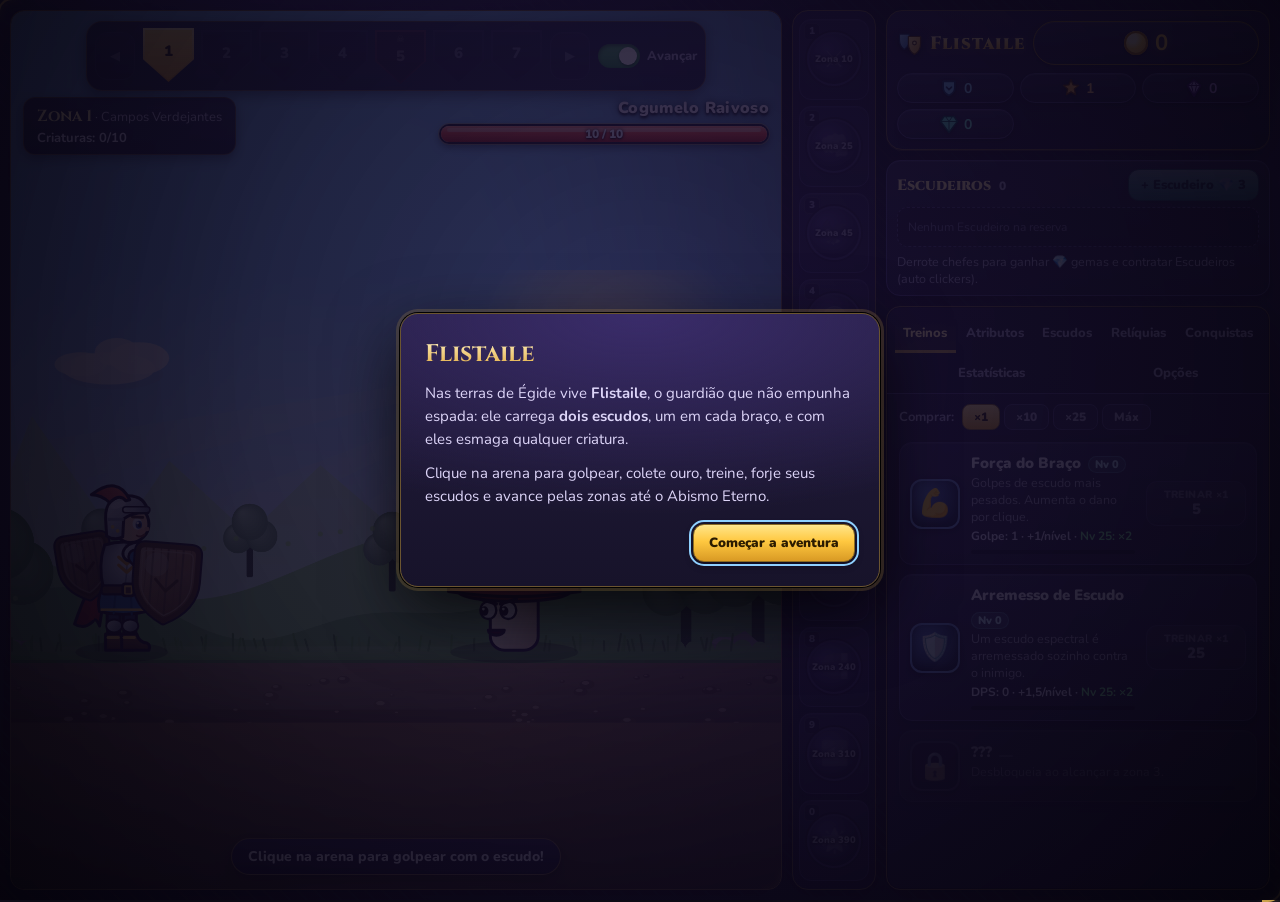
==== commit 1b7a3b71: "Relíquias com compra múltipla, Botas da Marcha e Escudeiros sem limite - Relíquias aceitam ×1, ×10, " ====
--- a/index.html
+++ b/index.html
@@ -10,7 +10,7 @@
   <link rel="preconnect" href="https://fonts.googleapis.com">
   <link rel="preconnect" href="https://fonts.gstatic.com" crossorigin>
   <link href="https://fonts.googleapis.com/css2?family=Cinzel:wght@700;900&family=Nunito:wght@400;600;800&display=swap" rel="stylesheet">
-  <link rel="stylesheet" href="assets/style.css?v=7">
+  <link rel="stylesheet" href="assets/style.css?v=8">
 </head>
 <body>
   <div class="game">
@@ -118,6 +118,6 @@
     </div>
   </div>
 
-  <script src="assets/game.js?v=7"></script>
+  <script src="assets/game.js?v=8"></script>
 </body>
 </html>
--- a/assets/style.css
+++ b/assets/style.css
@@ -430,7 +430,7 @@
 .res-gold { justify-content: center; padding: 6px 12px; }
 .res-gold b { font-size: 22px; }
 .res-gold .coin { width: 24px; height: 24px; }
-.resources { grid-column: 1 / -1; display: grid; grid-template-columns: repeat(4, minmax(0, 1fr)); gap: 6px; margin: 0; }
+.resources { grid-column: 1 / -1; display: grid; grid-template-columns: repeat(auto-fit, minmax(96px, 1fr)); gap: 6px; margin: 0; }
 .resources .res { justify-content: center; padding: 4px 6px; gap: 5px; }
 .resources .res small { display: none; }
 .resources .res b { font-size: 14px; white-space: nowrap; overflow: hidden; text-overflow: ellipsis; }
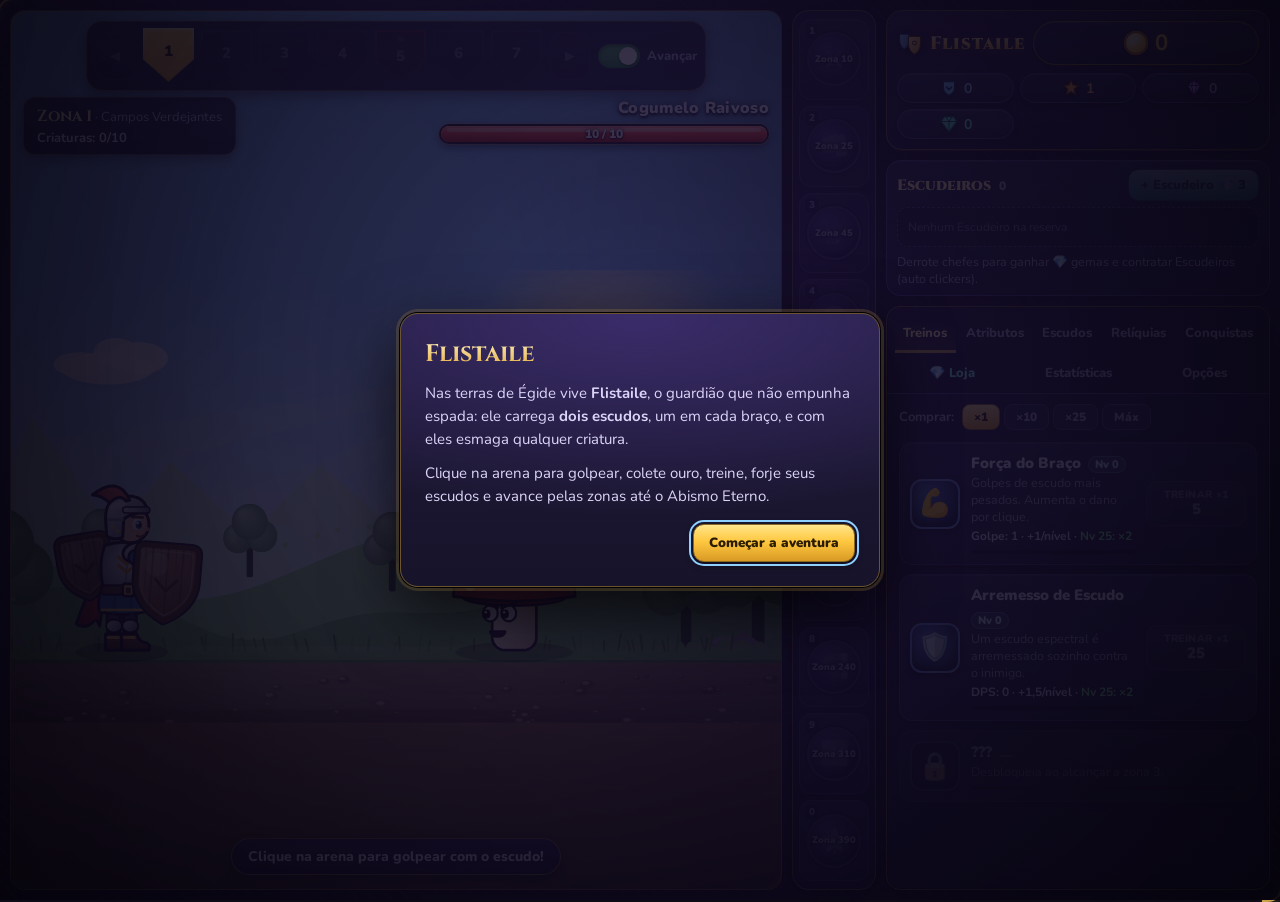
==== commit 8c75f367: "Loja de gemas, limite de gemas grátis e preço fixo de Escudeiros - O jogo dá no máximo 525 gemas grá" ====
--- a/index.html
+++ b/index.html
@@ -10,7 +10,7 @@
   <link rel="preconnect" href="https://fonts.googleapis.com">
   <link rel="preconnect" href="https://fonts.gstatic.com" crossorigin>
   <link href="https://fonts.googleapis.com/css2?family=Cinzel:wght@700;900&family=Nunito:wght@400;600;800&display=swap" rel="stylesheet">
-  <link rel="stylesheet" href="assets/style.css?v=8">
+  <link rel="stylesheet" href="assets/style.css?v=9">
 </head>
 <body>
   <div class="game">
@@ -85,6 +85,7 @@
           <button data-tab="escudos">Escudos<i class="dot"></i></button>
           <button data-tab="reliquias">Relíquias<i class="dot"></i></button>
           <button data-tab="conquistas">Conquistas</button>
+          <button data-tab="loja" class="tab-loja">💎 Loja</button>
           <button data-tab="stats">Estatísticas</button>
           <button data-tab="opcoes">Opções</button>
         </nav>
@@ -101,6 +102,7 @@
           <div class="panel" id="panel-escudos"></div>
           <div class="panel" id="panel-reliquias"></div>
           <div class="panel" id="panel-conquistas"></div>
+          <div class="panel" id="panel-loja"></div>
           <div class="panel" id="panel-stats"></div>
           <div class="panel" id="panel-opcoes"></div>
         </div>
@@ -118,6 +120,6 @@
     </div>
   </div>
 
-  <script src="assets/game.js?v=8"></script>
+  <script src="assets/game.js?v=9"></script>
 </body>
 </html>
--- a/assets/style.css
+++ b/assets/style.css
@@ -510,3 +510,24 @@
   .toasts { bottom: 10px; }
   .toast { padding: 8px 12px; font-size: 13px; }
 }
+
+/* ---------- loja de gemas ---------- */
+.tabs button.tab-loja { color: #7ff0e0; }
+.tabs button.tab-loja.active { color: #b8fff4; border-bottom-color: #5fe0d0; background: linear-gradient(180deg, transparent, #5fe0d01a); }
+.gem-card { background: radial-gradient(400px 160px at 80% 0%, #2aa89833, transparent), linear-gradient(180deg, #24304a, #1d2238); border-color: #2f6b70; }
+#gemFreeInfo { color: #7ff0e0; font-weight: 800; }
+.gem-item .item-icon { background: radial-gradient(circle at 35% 30%, #3aa8a0, #133a40 75%); border-color: #5fe0d0; }
+.buy.gem { background: linear-gradient(180deg, #b8fff4, #5fe0d0 50%, #2aa898); border-color: #1a6a62; color: #06302c; }
+.buy.gem:disabled { background: linear-gradient(180deg, #332c52, #282244); border-color: #3f3668; color: #8a82ad; }
+.gem-packs { display: grid; grid-template-columns: repeat(2, minmax(0, 1fr)); gap: 8px; }
+.gem-pack {
+  position: relative; display: flex; flex-direction: column; align-items: center; gap: 2px; padding: 12px 8px 10px; border-radius: 13px;
+  background: radial-gradient(200px 90px at 50% 0%, #3aa8a055, transparent), linear-gradient(180deg, #2c2650, #221d3d); border: 1px solid #2f6b70;
+  box-shadow: inset 0 1px 0 #ffffff12, 0 3px 10px #0005;
+}
+.gem-pack:hover { border-color: #5fe0d0; }
+.gem-pack .gp-icon { font-size: 28px; filter: drop-shadow(0 2px 3px #0008); }
+.gem-pack b { font-size: 20px; color: #b8fff4; }
+.gem-pack small { color: var(--muted); font-size: 11px; margin-top: -2px; }
+.gem-pack .gp-price { margin-top: 6px; font-size: 12px; font-weight: 900; padding: 3px 10px; border-radius: 99px; background: #0005; color: #c8c0e8; border: 1px dashed #4a4078; }
+.gem-tag { position: absolute; top: 6px; right: 6px; font-style: normal; font-size: 10px; font-weight: 900; padding: 1px 6px; border-radius: 99px; background: linear-gradient(180deg, #ffe58a, #d99a24); color: #2b1b00; }
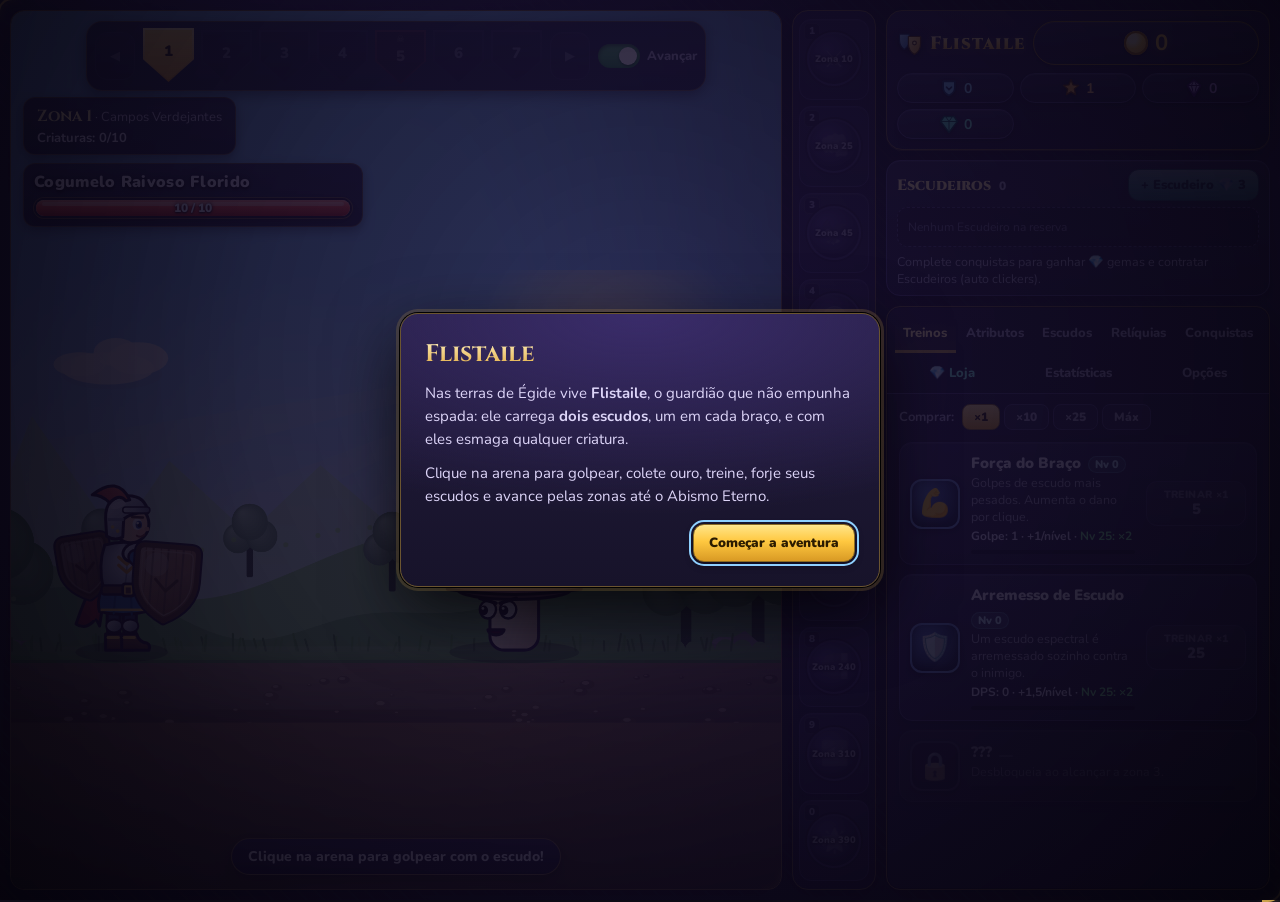
==== commit 7d43ad2c: "Gemas só por conquistas e HUD do monstro abaixo da zona - Chefes e Baús Vivos não dão mais gemas; as" ====
--- a/index.html
+++ b/index.html
@@ -10,7 +10,7 @@
   <link rel="preconnect" href="https://fonts.googleapis.com">
   <link rel="preconnect" href="https://fonts.gstatic.com" crossorigin>
   <link href="https://fonts.googleapis.com/css2?family=Cinzel:wght@700;900&family=Nunito:wght@400;600;800&display=swap" rel="stylesheet">
-  <link rel="stylesheet" href="assets/style.css?v=9">
+  <link rel="stylesheet" href="assets/style.css?v=10">
 </head>
 <body>
   <div class="game">
@@ -29,6 +29,7 @@
           </label>
         </div>
       </div>
+      <div class="scene-left">
       <div class="zone-info">
         <div><b id="zoneTitle">Zona 1</b> <span id="biomeName"></span></div>
         <div id="zoneProgress"></div>
@@ -37,6 +38,7 @@
         <div class="mname" id="mName"></div>
         <div class="hpbar"><div class="hpghost" id="mHpGhost"></div><div class="hpfill" id="mHpFill"></div><span id="mHpText"></span></div>
         <div class="bosstimer" id="bossTimer" hidden><div class="btfill" id="btFill"></div><span id="btText"></span></div>
+      </div>
       </div>
       <div class="arena-pins" id="arenaPins"></div>
       <div class="hint" id="hint">Clique na arena para golpear com o escudo!</div>
@@ -63,7 +65,7 @@
           <div class="res res-souls" title="Égides: cada uma dá +10% de dano">
             <svg class="ri" viewBox="0 0 24 24"><path d="M12 2l8 7-8 13-8-13z" fill="#c59bff" stroke="#3d1a6b" stroke-width="1.8" stroke-linejoin="round"/><path d="M4 9h16M12 2l-3 7 3 13 3-13z" fill="none" stroke="#3d1a6b" stroke-width="1.2" stroke-linejoin="round"/></svg>
             <small>Égides</small><b id="souls">0</b></div>
-          <div class="res res-gems" title="Gemas: caem de chefes e Baús Vivos; contratam Escudeiros">
+          <div class="res res-gems" title="Gemas: vêm das conquistas; contratam Escudeiros">
             <svg class="ri" viewBox="0 0 24 24"><path d="M6 3h12l4 6-10 13L2 9z" fill="#5fe0d0" stroke="#0e4a52" stroke-width="1.8" stroke-linejoin="round"/><path d="M2 9h20M8 3l4 6 4-6M12 9v13" fill="none" stroke="#0e4a52" stroke-width="1.1" stroke-linejoin="round"/></svg>
             <small>Gemas</small><b id="gems">0</b></div>
         </div>
@@ -120,6 +122,6 @@
     </div>
   </div>
 
-  <script src="assets/game.js?v=9"></script>
+  <script src="assets/game.js?v=10"></script>
 </body>
 </html>
--- a/assets/style.css
+++ b/assets/style.css
@@ -447,7 +447,7 @@
   }
   .side { display: contents; }
   .topbar { order: 1; display: flex; flex-wrap: nowrap; gap: 5px; padding: 6px 8px; border-radius: 12px; }
-  .arena { order: 2; height: min(calc(52vw + 80px), 46vh); }
+  .arena { order: 2; height: min(calc(52vw + 150px), 54vh); }
   .skills { order: 3; }
   .ac-bar { order: 4; }
   .shop { order: 5; }
@@ -493,7 +493,8 @@
   .ac-tokens:empty::before { content: "Nenhum na reserva"; font-size: 11px; white-space: nowrap; }
   .ac-head { gap: 6px; }
   .ac-title { font-size: 13px; }
-  .ac-tokens { flex: 1; min-height: 32px; gap: 5px; padding: 2px 4px; }
+  .ac-tokens { flex: 1; min-width: 0; min-height: 32px; gap: 5px; padding: 2px 4px; flex-wrap: nowrap; overflow-x: auto; scrollbar-width: none; }
+  .ac-token { flex: none; }
   .ac-token { width: 28px; height: 28px; }
   .ac-hint { display: none; }
   .btn.gem { padding: 4px 8px; font-size: 12px; white-space: nowrap; }
@@ -531,3 +532,25 @@
 .gem-pack small { color: var(--muted); font-size: 11px; margin-top: -2px; }
 .gem-pack .gp-price { margin-top: 6px; font-size: 12px; font-weight: 900; padding: 3px 10px; border-radius: 99px; background: #0005; color: #c8c0e8; border: 1px dashed #4a4078; }
 .gem-tag { position: absolute; top: 6px; right: 6px; font-style: normal; font-size: 10px; font-weight: 900; padding: 1px 6px; border-radius: 99px; background: linear-gradient(180deg, #ffe58a, #d99a24); color: #2b1b00; }
+
+/* ---------- zona, vida e tempo do monstro empilhados à esquerda ---------- */
+.scene-left {
+  position: absolute; left: 12px; top: 86px; z-index: 5; pointer-events: none;
+  display: flex; flex-direction: column; align-items: stretch; gap: 8px; width: min(340px, 46%);
+}
+.scene-left .zone-info, .scene-left .monster-hud { position: static; left: auto; right: auto; top: auto; width: auto; }
+.scene-left .zone-info { align-self: flex-start; }
+.scene-left .monster-hud {
+  padding: 7px 10px 8px; border-radius: 12px;
+  background: linear-gradient(180deg, #1a1430d8, #0e0a1cd8); border: 1px solid #c9a14a55; box-shadow: 0 4px 12px #0006;
+}
+.scene-left .mname { text-align: left; }
+@media (max-width: 900px), (orientation: portrait) and (max-width: 1100px) {
+  .scene-left { top: 52px; left: 6px; gap: 4px; width: min(60%, 260px); }
+  .scene-left .zone-info { padding: 3px 7px; }
+  .scene-left .monster-hud { padding: 4px 7px 5px; border-radius: 9px; }
+  .scene-left .mname { font-size: 11px; margin-bottom: 2px; }
+  .scene-left .hpbar { height: 13px; }
+  .scene-left .bosstimer { height: 11px; margin-top: 3px; }
+  .scene-left .bosstimer span { font-size: 9px; }
+}
